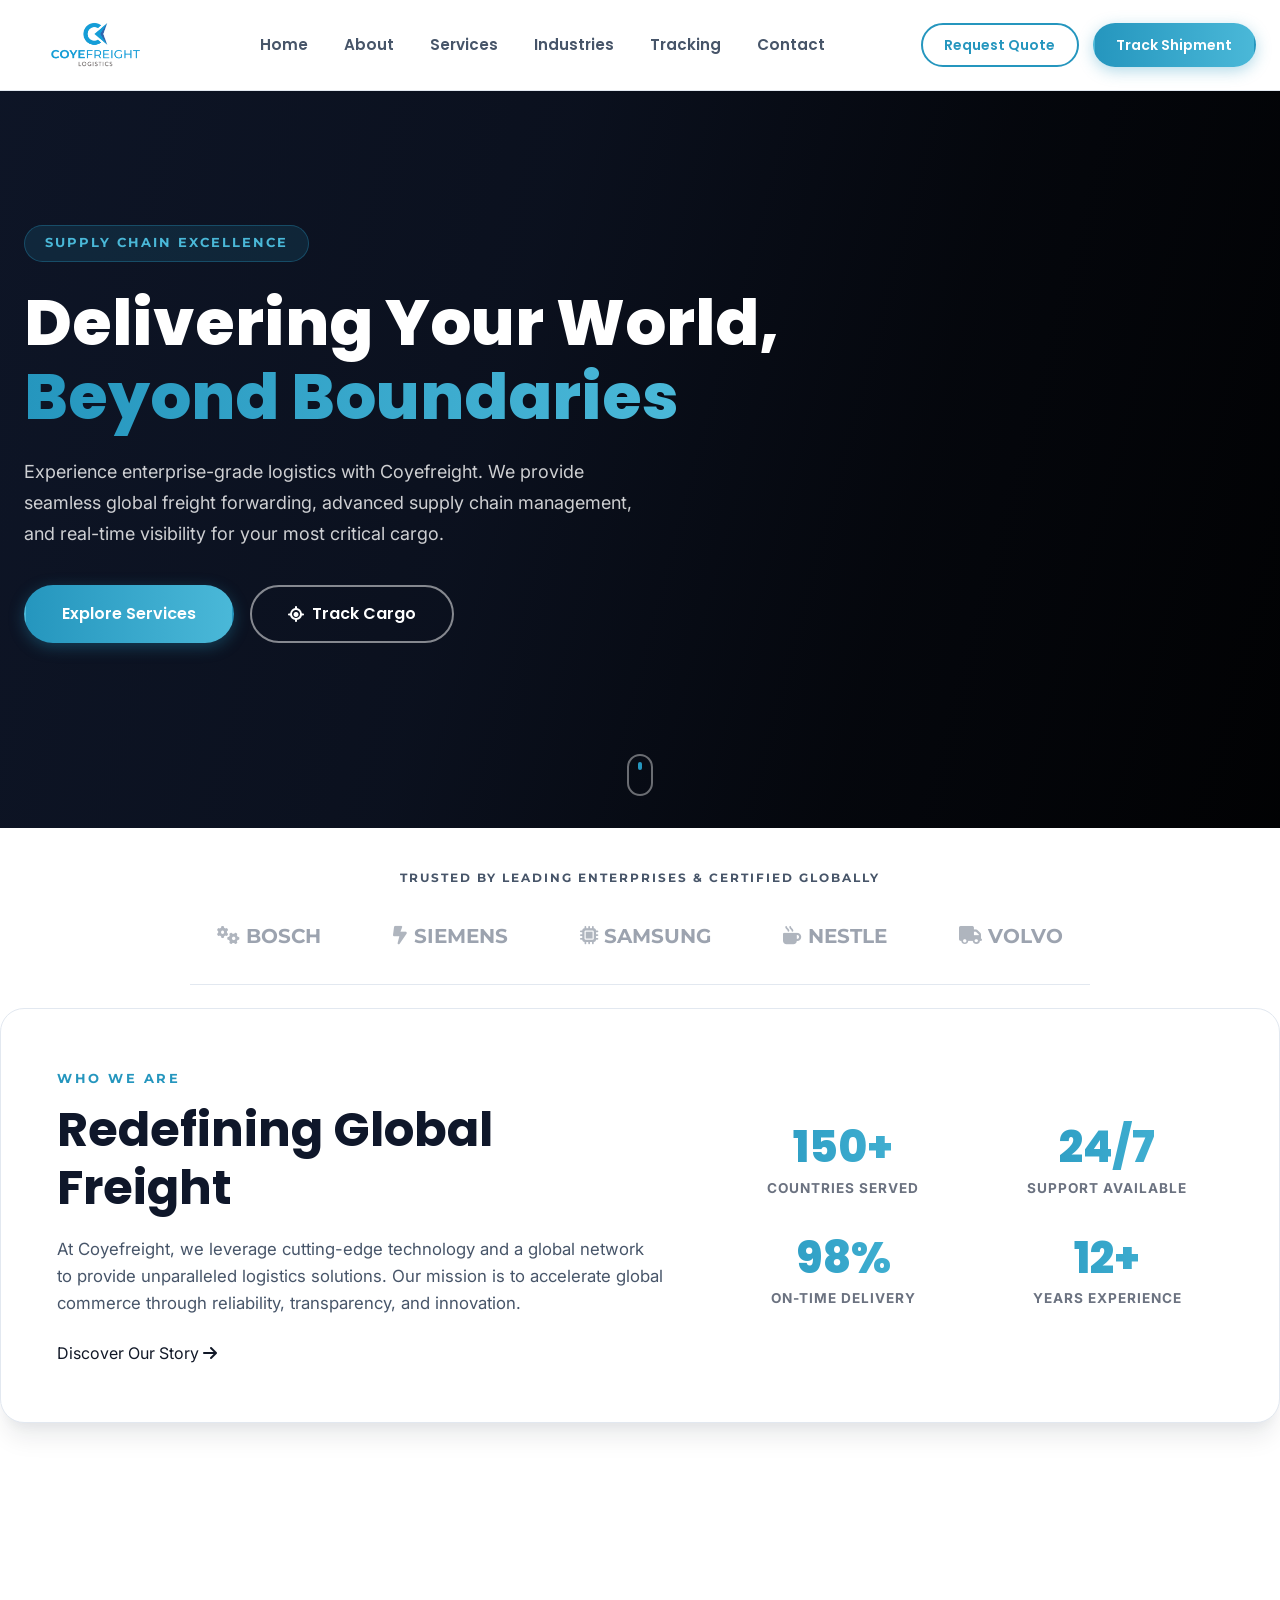
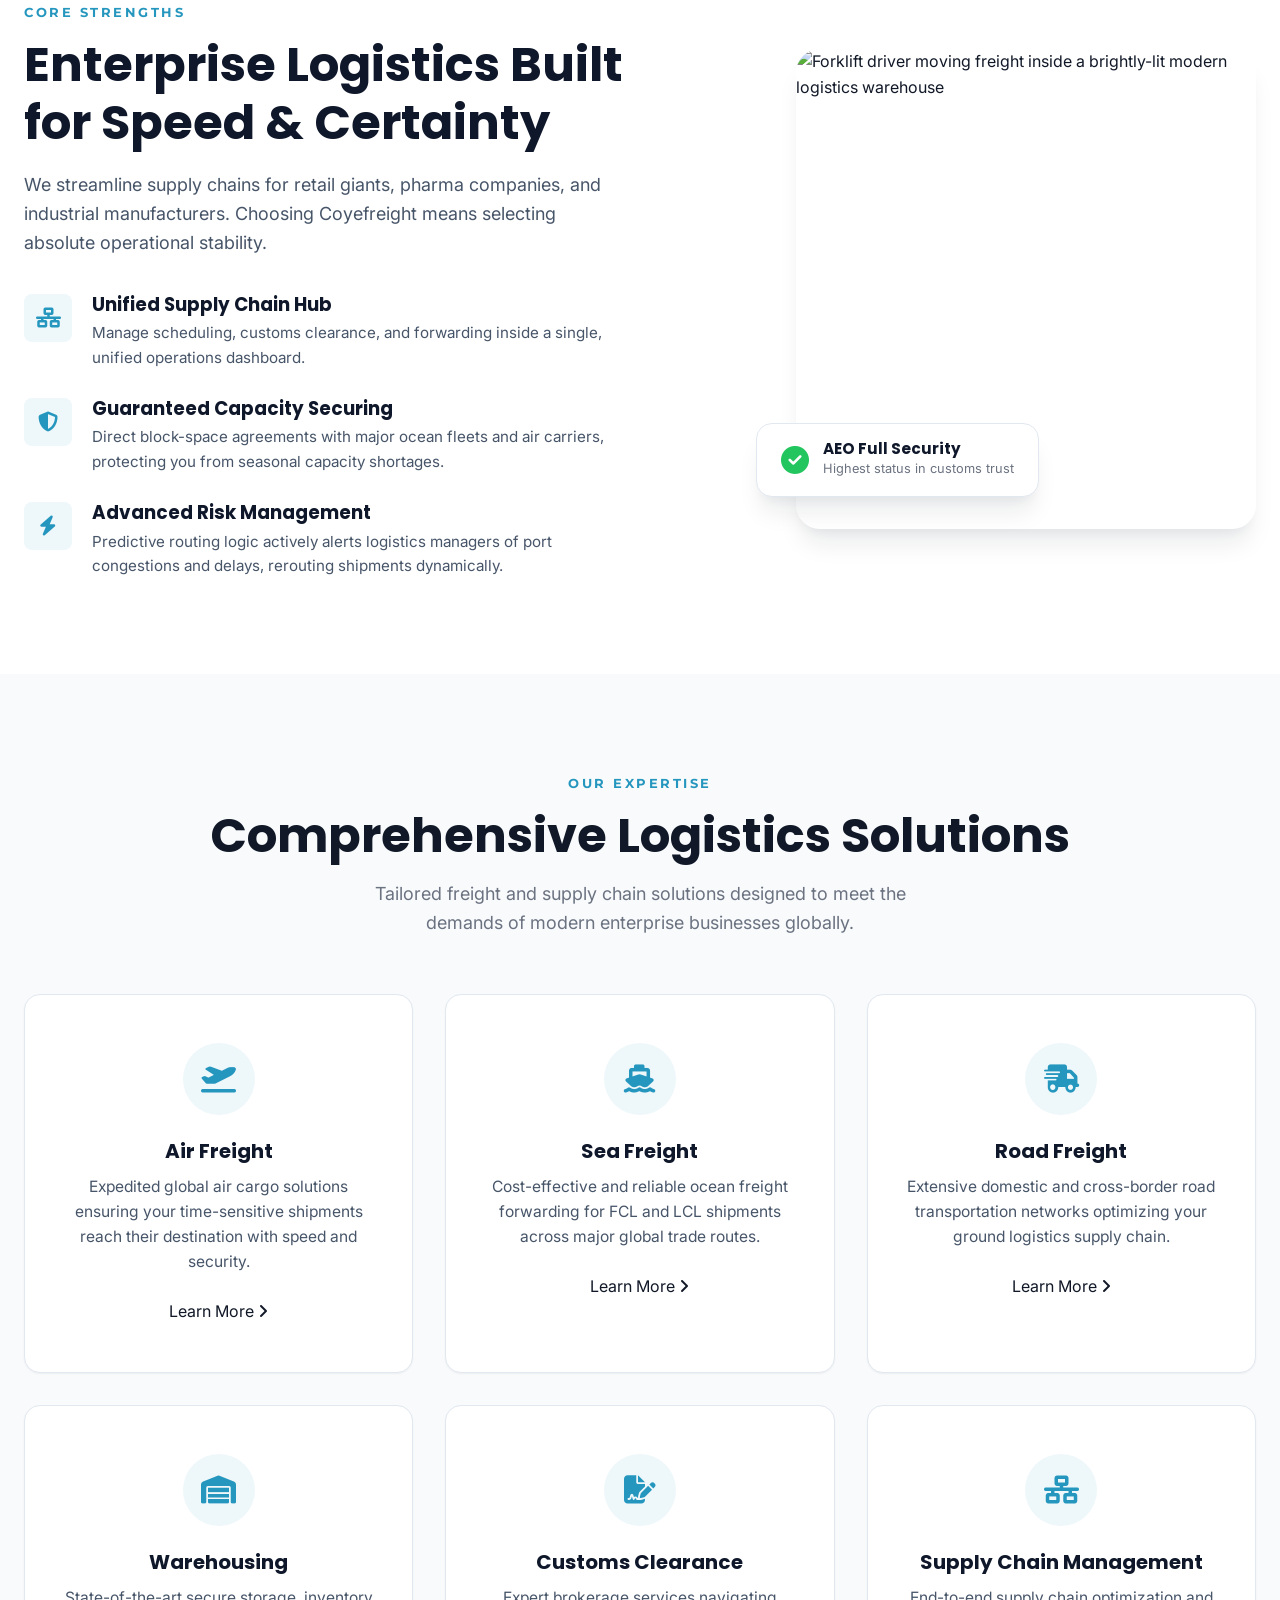
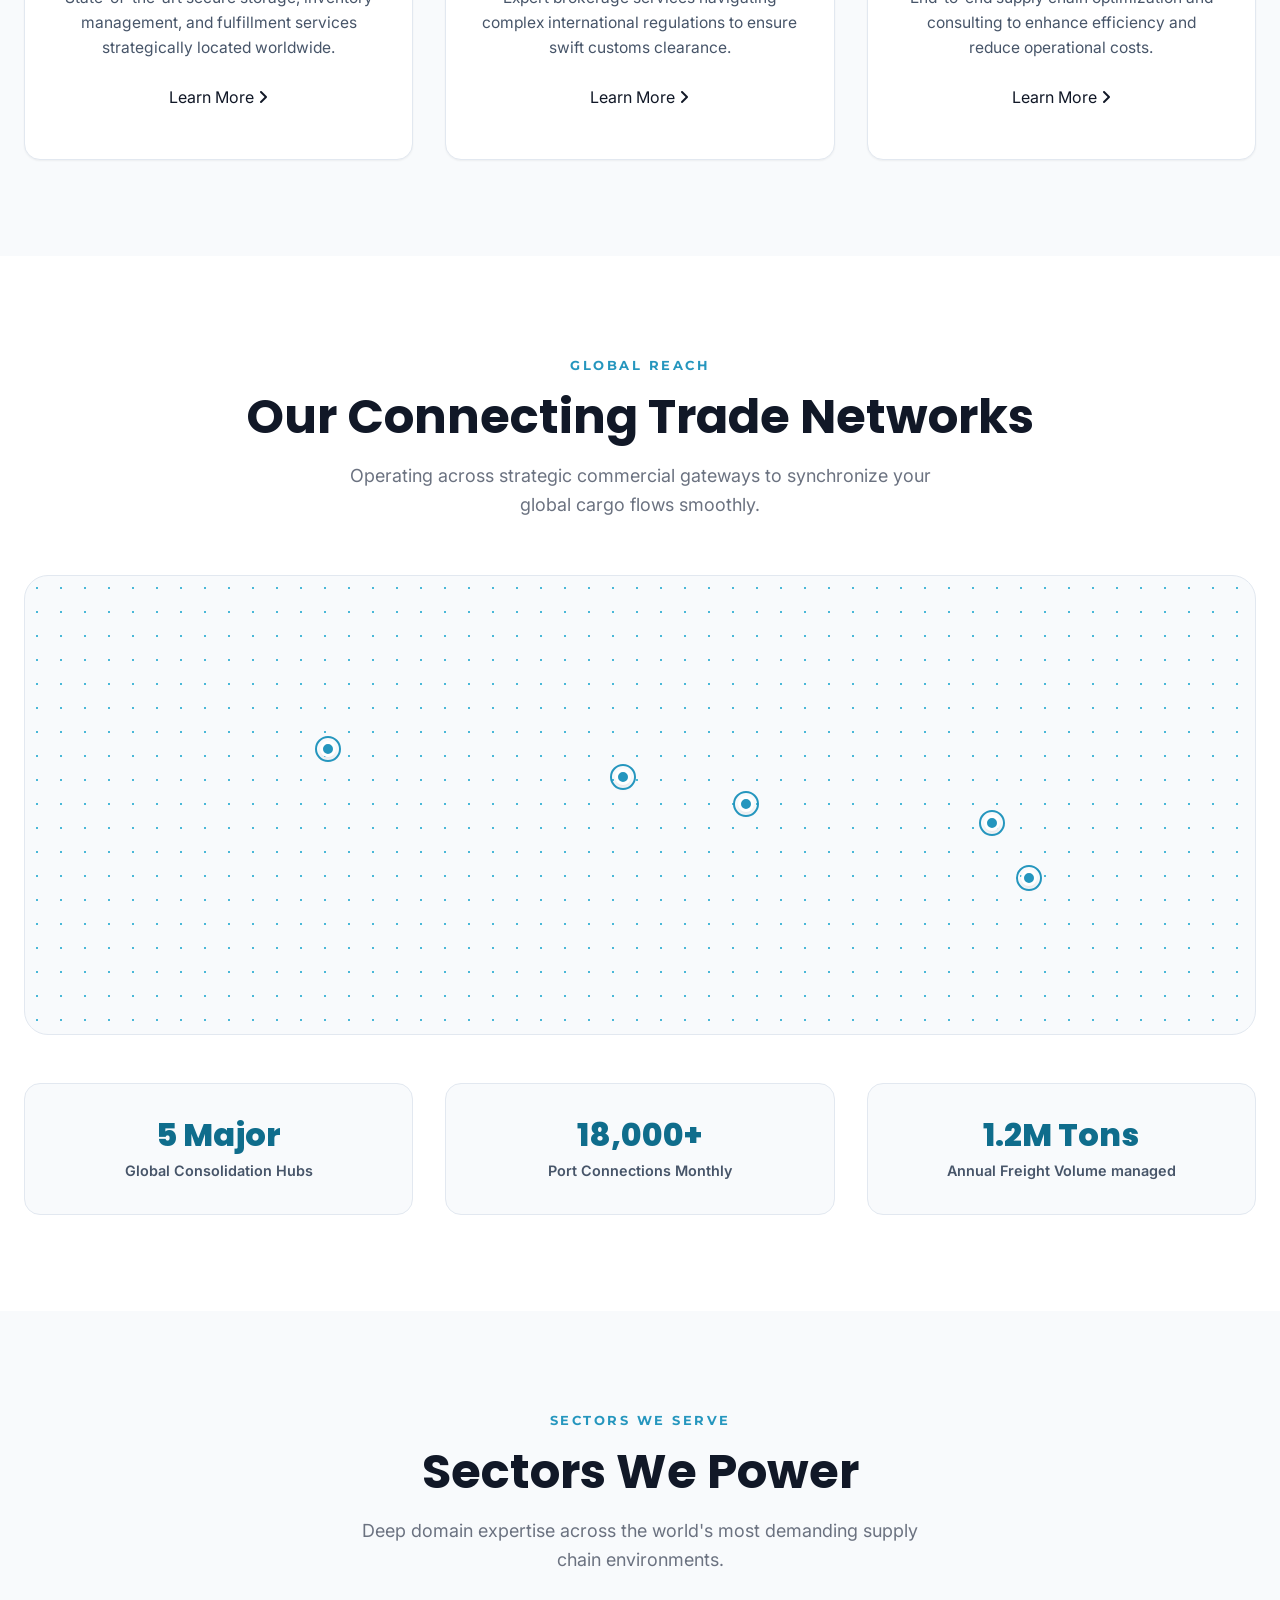
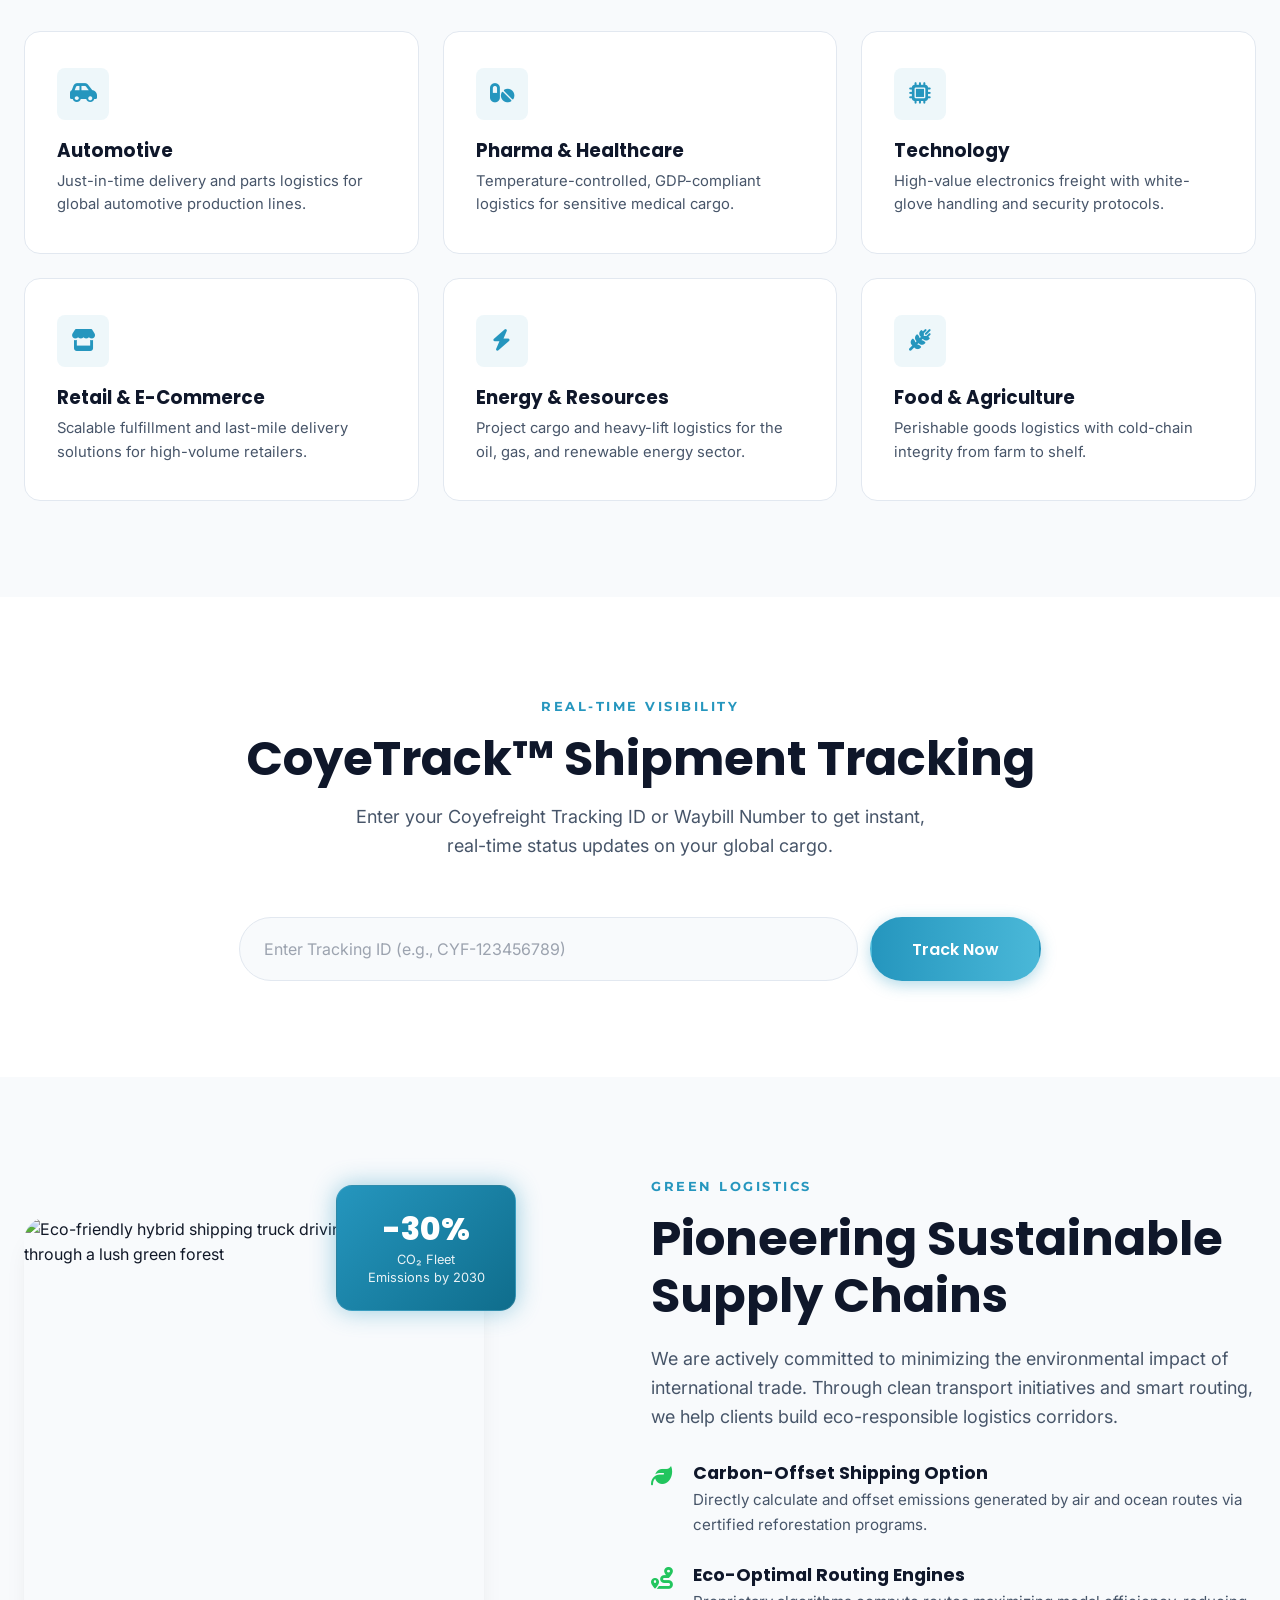
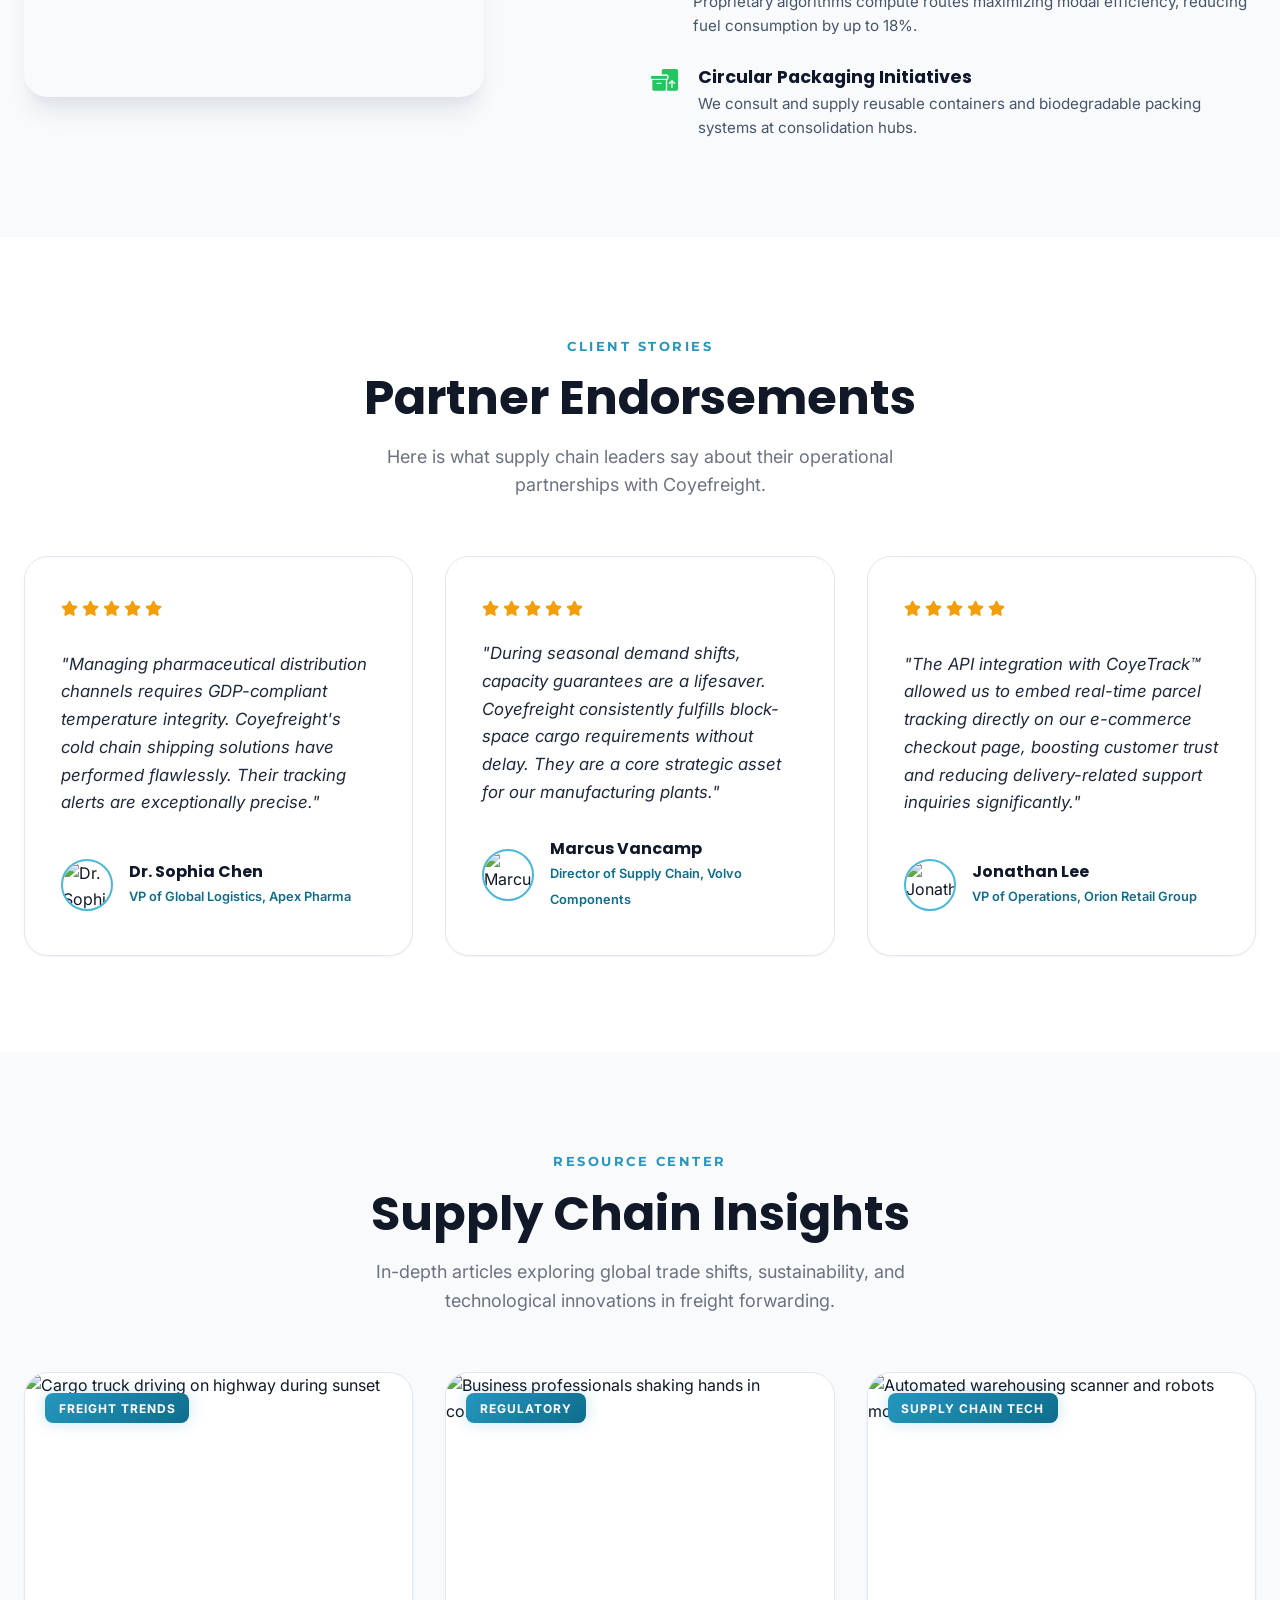
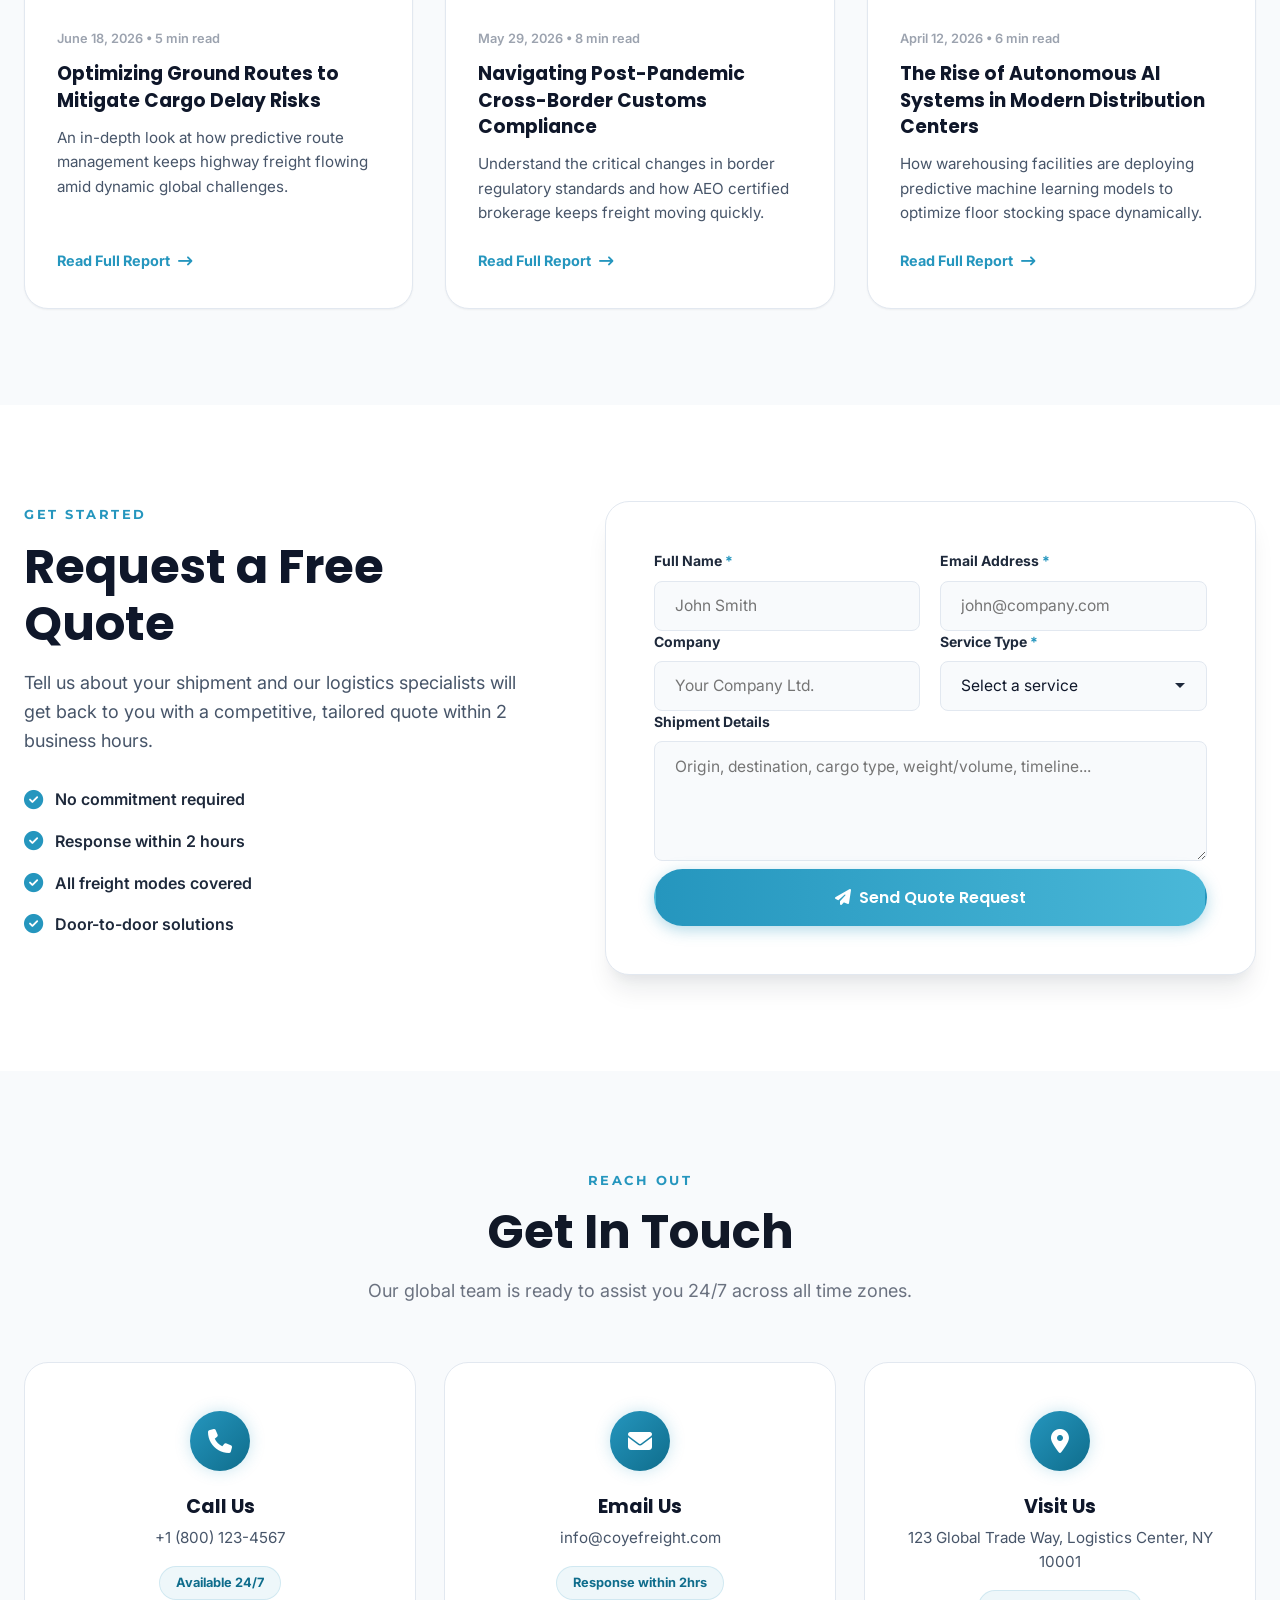
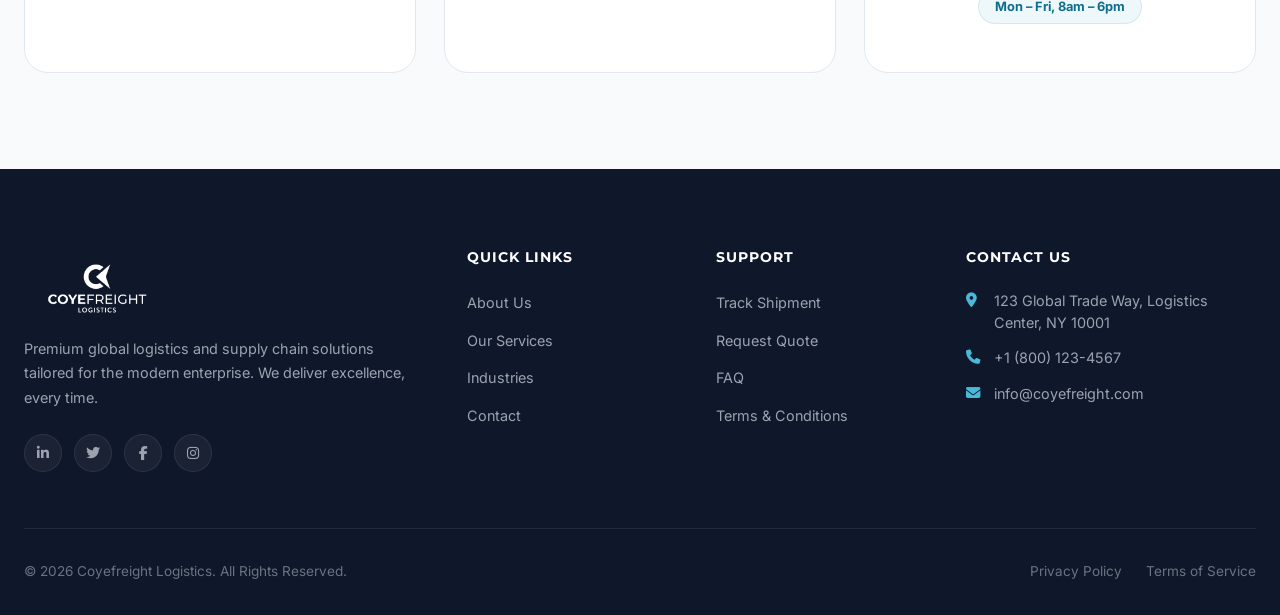
==== index.html @ 5f4f43d6 "Add files via upload coyefreight logistics" ====
<!DOCTYPE html>
<html lang="en">
<head>
    <meta charset="UTF-8">
    <meta name="viewport" content="width=device-width, initial-scale=1.0">
    <meta name="description" content="Coyefreight Logistics — World-class global freight forwarding, supply chain excellence, and premium logistics solutions. Reliable Air, Sea, and Road freight services worldwide.">
    <meta name="keywords" content="logistics, freight forwarding, supply chain, air freight, sea freight, road freight, customs clearance, warehousing, Coyefreight">
    <meta name="author" content="Coyefreight Logistics">
    <meta name="robots" content="index, follow">

    <!-- Open Graph / Social -->
    <meta property="og:type" content="website">
    <meta property="og:url" content="https://www.coyefreight.com/">
    <meta property="og:title" content="Coyefreight Logistics | Premium Global Freight Forwarding">
    <meta property="og:description" content="Enterprise-grade logistics with real-time visibility. Air, Sea, Road freight and full supply chain management.">
    <meta property="og:image" content="https://images.unsplash.com/photo-1578575437130-527eed3abbec?q=80&w=1200&auto=format&fit=crop">

    <title>Coyefreight Logistics | Premium Global Freight Forwarding</title>

    <!-- Google Fonts -->
    <link rel="preconnect" href="https://fonts.googleapis.com">
    <link rel="preconnect" href="https://fonts.gstatic.com" crossorigin>
    <link href="https://fonts.googleapis.com/css2?family=Inter:wght@400;500;600;700&family=Montserrat:wght@600;700&family=Poppins:wght@500;600;700;800&display=swap" rel="stylesheet">

    <!-- Font Awesome -->
    <link rel="stylesheet" href="https://cdnjs.cloudflare.com/ajax/libs/font-awesome/6.4.0/css/all.min.css">

    <!-- CSS Files -->
    <link rel="stylesheet" href="css/variables.css">
    <link rel="stylesheet" href="css/base.css">
    <link rel="stylesheet" href="css/components.css">
    <link rel="stylesheet" href="css/animations.css">
    <link rel="stylesheet" href="css/style.css">
</head>
<body>

    <!-- Animated Preloader -->
    <div id="preloader" role="status" aria-label="Loading Coyefreight">
        <div class="loader-logo">
            COYE<span>FREIGHT</span>
        </div>
        <div class="truck-loader" aria-hidden="true"></div>
    </div>

    <!-- Skip to Main Content (Accessibility) -->
    <a href="#home" class="skip-link visually-hidden">Skip to main content</a>

    <!-- Header & Navigation -->
    <header class="header" id="site-header">
        <div class="container nav-container">
            <a href="index.html" class="logo" aria-label="Coyefreight Logistics — Home">
                <img src="assets/images/coye-main%20logo.png" alt="Coyefreight Logistics Logo" class="logo-img">
            </a>

            <nav class="nav-menu" id="nav-menu" aria-label="Main navigation">
                <a href="index.html"      class="nav-link active" aria-current="page">Home</a>
                <a href="about.html"      class="nav-link">About</a>
                <a href="services.html"   class="nav-link">Services</a>
                <a href="industries.html" class="nav-link">Industries</a>
                <a href="tracking.html"   class="nav-link">Tracking</a>
                <a href="contact.html"    class="nav-link">Contact</a>
            </nav>

            <div class="nav-actions" id="nav-actions">
                <a href="contact.html#quote" class="btn btn-outline-dark" id="nav-quote-btn">Request Quote</a>
                <a href="tracking.html"      class="btn btn-primary" id="nav-track-btn">Track Shipment</a>
            </div>

            <button class="mobile-menu-btn" id="mobile-menu-btn" aria-label="Toggle navigation menu" aria-expanded="false" aria-controls="mobile-menu">
                <i class="fa-solid fa-bars" aria-hidden="true"></i>
            </button>
        </div>

        <!-- Mobile Drawer Menu -->
        <div class="mobile-menu" id="mobile-menu" aria-hidden="true">
            <nav aria-label="Mobile navigation">
                <a href="index.html"      class="mobile-nav-link">Home</a>
                <a href="about.html"      class="mobile-nav-link">About</a>
                <a href="services.html"   class="mobile-nav-link">Services</a>
                <a href="industries.html" class="mobile-nav-link">Industries</a>
                <a href="tracking.html"   class="mobile-nav-link">Tracking</a>
                <a href="contact.html"    class="mobile-nav-link">Contact</a>
            </nav>
            <div class="mobile-nav-actions">
                <a href="contact.html#quote" class="btn btn-outline-dark" id="mobile-quote-btn">Request Quote</a>
                <a href="tracking.html"      class="btn btn-primary" id="mobile-track-btn">Track Shipment</a>
            </div>
        </div>
    </header>

    <main id="main-content">

        <!-- ============================================================ -->
        <!-- Hero Section                                                  -->
        <!-- ============================================================ -->
        <section id="home" class="hero" aria-label="Hero banner">
            <img src="https://images.unsplash.com/photo-1494412574643-ff11b0a5eb19?q=80&w=2070&auto=format&fit=crop" alt="Aerial view of a massive container ship at port with colorful shipping containers" class="hero-bg" loading="eager" fetchpriority="high">
            <div class="hero-overlay" aria-hidden="true"></div>
            <div class="container">
                <div class="hero-content animate-on-scroll fade-in-left">
                    <span class="hero-subtitle">Supply Chain Excellence</span>
                    <h1 class="hero-title">Delivering Your World, <br><span class="gradient-text">Beyond Boundaries</span></h1>
                    <p class="hero-text">Experience enterprise-grade logistics with Coyefreight. We provide seamless global freight forwarding, advanced supply chain management, and real-time visibility for your most critical cargo.</p>
                    <div class="hero-buttons">
                        <a href="#services" class="btn btn-primary" id="hero-services-btn">Explore Services</a>
                        <a href="#tracking" class="btn btn-outline" id="hero-track-btn"><i class="fa-solid fa-location-crosshairs" aria-hidden="true"></i> Track Cargo</a>
                    </div>
                </div>
            </div>
            <!-- Scroll indicator -->
            <div class="hero-scroll-indicator" aria-hidden="true">
                <div class="scroll-dot"></div>
            </div>
        </section>

        <!-- ============================================================ -->
        <!-- Trust Logobar Section (NEW)                                  -->
        <!-- ============================================================ -->
        <section class="logobar-section" aria-label="Our Trusted Partners">
            <div class="container">
                <div class="logobar-wrapper">
                    <p class="logobar-title">Trusted by Leading Enterprises &amp; Certified Globally</p>
                    <div class="logos-grid">
                        <div class="logo-item" title="Bosch Global"><i class="fa-solid fa-gears" aria-hidden="true"></i> BOSCH</div>
                        <div class="logo-item" title="Siemens"><i class="fa-solid fa-bolt-lightning" aria-hidden="true"></i> SIEMENS</div>
                        <div class="logo-item" title="Samsung Cargo"><i class="fa-solid fa-microchip" aria-hidden="true"></i> SAMSUNG</div>
                        <div class="logo-item" title="Nestle Logistics"><i class="fa-solid fa-mug-hot" aria-hidden="true"></i> NESTLE</div>
                        <div class="logo-item" title="Volvo Group"><i class="fa-solid fa-truck" aria-hidden="true"></i> VOLVO</div>
                    </div>
                    <div class="certifications-strip">
                        <span class="cert-item"><i class="fa-solid fa-circle-check"></i> ISO 9001:2015</span>
                        <span class="cert-item"><i class="fa-solid fa-circle-check"></i> GDP Compliant (Pharma)</span>
                        <span class="cert-item"><i class="fa-solid fa-circle-check"></i> AEO Certified Broker</span>
                    </div>
                </div>
            </div>
        </section>

        <!-- ============================================================ -->
        <!-- About Section                                                 -->
        <!-- ============================================================ -->
        <section id="about" class="about-section" aria-labelledby="about-heading">
            <div class="container about-overlap-card animate-on-scroll">
                <div class="about-text">
                    <span class="section-subtitle">Who We Are</span>
                    <h2 id="about-heading">Redefining Global Freight</h2>
                    <p>At Coyefreight, we leverage cutting-edge technology and a global network to provide unparalleled logistics solutions. Our mission is to accelerate global commerce through reliability, transparency, and innovation.</p>
                    <a href="about.html" class="service-link" id="about-contact-link">Discover Our Story <i class="fa-solid fa-arrow-right" aria-hidden="true"></i></a>
                </div>
                <div class="about-stats">
                    <div class="stat-item text-center">
                        <h2 class="gradient-text animated-glow" data-count="150" aria-label="150 plus countries served">150+</h2>
                        <p>Countries Served</p>
                    </div>
                    <div class="stat-item text-center">
                        <h2 class="gradient-text animated-glow" aria-label="24 hours 7 days support">24/7</h2>
                        <p>Support Available</p>
                    </div>
                    <div class="stat-item text-center">
                        <h2 class="gradient-text animated-glow" data-count="98" aria-label="98 percent on-time delivery">98%</h2>
                        <p>On-Time Delivery</p>
                    </div>
                    <div class="stat-item text-center">
                        <h2 class="gradient-text animated-glow" data-count="12" aria-label="12 plus years experience">12+</h2>
                        <p>Years Experience</p>
                    </div>
                </div>
            </div>
        </section>

        <!-- ============================================================ -->
        <!-- Why Choose Us Section (NEW)                                  -->
        <!-- ============================================================ -->
        <section class="why-section" aria-labelledby="why-heading">
            <div class="container">
                <div class="why-grid">
                    <div class="why-content animate-on-scroll fade-in-left">
                        <span class="section-subtitle">Core Strengths</span>
                        <h2 id="why-heading">Enterprise Logistics Built for Speed &amp; Certainty</h2>
                        <p>We streamline supply chains for retail giants, pharma companies, and industrial manufacturers. Choosing Coyefreight means selecting absolute operational stability.</p>
                        
                        <div class="why-points">
                            <div class="why-point">
                                <div class="why-point-icon"><i class="fa-solid fa-network-wired" aria-hidden="true"></i></div>
                                <div class="why-point-text">
                                    <h3>Unified Supply Chain Hub</h3>
                                    <p>Manage scheduling, customs clearance, and forwarding inside a single, unified operations dashboard.</p>
                                </div>
                            </div>
                            <div class="why-point">
                                <div class="why-point-icon"><i class="fa-solid fa-shield-halved" aria-hidden="true"></i></div>
                                <div class="why-point-text">
                                    <h3>Guaranteed Capacity Securing</h3>
                                    <p>Direct block-space agreements with major ocean fleets and air carriers, protecting you from seasonal capacity shortages.</p>
                                </div>
                            </div>
                            <div class="why-point">
                                <div class="why-point-icon"><i class="fa-solid fa-bolt" aria-hidden="true"></i></div>
                                <div class="why-point-text">
                                    <h3>Advanced Risk Management</h3>
                                    <p>Predictive routing logic actively alerts logistics managers of port congestions and delays, rerouting shipments dynamically.</p>
                                </div>
                            </div>
                        </div>
                    </div>
                    <div class="why-visual animate-on-scroll fade-in-right">
                        <div class="why-image-wrapper">
                            <img src="https://images.unsplash.com/photo-1578575437130-527eed3abbec?q=80&w=1000&auto=format&fit=crop" alt="Forklift driver moving freight inside a brightly-lit modern logistics warehouse" class="why-img">
                            <div class="why-floating-card">
                                <i class="fa-solid fa-circle-check text-primary"></i>
                                <div>
                                    <h4>AEO Full Security</h4>
                                    <p>Highest status in customs trust</p>
                                </div>
                            </div>
                        </div>
                    </div>
                </div>
            </div>
        </section>

        <!-- ============================================================ -->
        <!-- Services Section                                              -->
        <!-- ============================================================ -->
        <section id="services" class="services-section" aria-labelledby="services-heading">
            <div class="container">
                <div class="section-header animate-on-scroll">
                    <span class="section-subtitle">Our Expertise</span>
                    <h2 id="services-heading">Comprehensive Logistics Solutions</h2>
                    <p>Tailored freight and supply chain solutions designed to meet the demands of modern enterprise businesses globally.</p>
                </div>

                <div class="services-grid">
                    <article class="card-light service-card animate-on-scroll" aria-labelledby="svc-air-title">
                        <div class="service-icon" aria-hidden="true"><i class="fa-solid fa-plane-departure"></i></div>
                        <h3 class="service-title" id="svc-air-title">Air Freight</h3>
                        <p>Expedited global air cargo solutions ensuring your time-sensitive shipments reach their destination with speed and security.</p>
                        <a href="services.html#air" class="service-link" id="svc-air-link">Learn More <i class="fa-solid fa-angle-right" aria-hidden="true"></i></a>
                    </article>

                    <article class="card-light service-card animate-on-scroll" style="transition-delay:0.1s" aria-labelledby="svc-sea-title">
                        <div class="service-icon" aria-hidden="true"><i class="fa-solid fa-ship"></i></div>
                        <h3 class="service-title" id="svc-sea-title">Sea Freight</h3>
                        <p>Cost-effective and reliable ocean freight forwarding for FCL and LCL shipments across major global trade routes.</p>
                        <a href="services.html#ocean" class="service-link" id="svc-sea-link">Learn More <i class="fa-solid fa-angle-right" aria-hidden="true"></i></a>
                    </article>

                    <article class="card-light service-card animate-on-scroll" style="transition-delay:0.2s" aria-labelledby="svc-road-title">
                        <div class="service-icon" aria-hidden="true"><i class="fa-solid fa-truck-fast"></i></div>
                        <h3 class="service-title" id="svc-road-title">Road Freight</h3>
                        <p>Extensive domestic and cross-border road transportation networks optimizing your ground logistics supply chain.</p>
                        <a href="services.html#road" class="service-link" id="svc-road-link">Learn More <i class="fa-solid fa-angle-right" aria-hidden="true"></i></a>
                    </article>

                    <article class="card-light service-card animate-on-scroll" style="transition-delay:0.3s" aria-labelledby="svc-wh-title">
                        <div class="service-icon" aria-hidden="true"><i class="fa-solid fa-warehouse"></i></div>
                        <h3 class="service-title" id="svc-wh-title">Warehousing</h3>
                        <p>State-of-the-art secure storage, inventory management, and fulfillment services strategically located worldwide.</p>
                        <a href="services.html#warehousing" class="service-link" id="svc-wh-link">Learn More <i class="fa-solid fa-angle-right" aria-hidden="true"></i></a>
                    </article>

                    <article class="card-light service-card animate-on-scroll" style="transition-delay:0.4s" aria-labelledby="svc-cc-title">
                        <div class="service-icon" aria-hidden="true"><i class="fa-solid fa-file-signature"></i></div>
                        <h3 class="service-title" id="svc-cc-title">Customs Clearance</h3>
                        <p>Expert brokerage services navigating complex international regulations to ensure swift customs clearance.</p>
                        <a href="services.html#customs" class="service-link" id="svc-cc-link">Learn More <i class="fa-solid fa-angle-right" aria-hidden="true"></i></a>
                    </article>

                    <article class="card-light service-card animate-on-scroll" style="transition-delay:0.5s" aria-labelledby="svc-scm-title">
                        <div class="service-icon" aria-hidden="true"><i class="fa-solid fa-network-wired"></i></div>
                        <h3 class="service-title" id="svc-scm-title">Supply Chain Management</h3>
                        <p>End-to-end supply chain optimization and consulting to enhance efficiency and reduce operational costs.</p>
                        <a href="services.html#supply-chain" class="service-link" id="svc-scm-link">Learn More <i class="fa-solid fa-angle-right" aria-hidden="true"></i></a>
                    </article>
                </div>
            </div>
        </section>

        <!-- ============================================================ -->
        <!-- Global Hubs Network Map Section (NEW)                         -->
        <!-- ============================================================ -->
        <section class="network-section" aria-labelledby="network-heading">
            <div class="container">
                <div class="section-header animate-on-scroll">
                    <span class="section-subtitle">Global Reach</span>
                    <h2 id="network-heading">Our Connecting Trade Networks</h2>
                    <p>Operating across strategic commercial gateways to synchronize your global cargo flows smoothly.</p>
                </div>

                <div class="network-map-container animate-on-scroll">
                    <!-- Stylized SVG Map Overlay background -->
                    <div class="map-connections-wrapper">
                        <!-- Hub Pulse Dots -->
                        <div class="hub-dot" style="top: 36%; left: 24%;" data-hub="New York">
                            <span class="hub-pulse"></span>
                            <div class="hub-tooltip"><strong>New York Hub</strong><br>East Coast Gateway</div>
                        </div>
                        <div class="hub-dot" style="top: 42%; left: 48%;" data-hub="Rotterdam">
                            <span class="hub-pulse"></span>
                            <div class="hub-tooltip"><strong>Rotterdam Hub</strong><br>Europe Main Port</div>
                        </div>
                        <div class="hub-dot" style="top: 48%; left: 58%;" data-hub="Dubai">
                            <span class="hub-pulse"></span>
                            <div class="hub-tooltip"><strong>Dubai Hub</strong><br>Middle East Gateway</div>
                        </div>
                        <div class="hub-dot" style="top: 52%; left: 78%;" data-hub="Shanghai">
                            <span class="hub-pulse"></span>
                            <div class="hub-tooltip"><strong>Shanghai Hub</strong><br>Asia-Pacific Gateway</div>
                        </div>
                        <div class="hub-dot" style="top: 64%; left: 81%;" data-hub="Singapore">
                            <span class="hub-pulse"></span>
                            <div class="hub-tooltip"><strong>Singapore Hub</strong><br>Southeast Asia Hub</div>
                        </div>
                    </div>
                </div>

                <div class="network-stats-grid">
                    <div class="network-stat-card">
                        <h3>5 Major</h3>
                        <p>Global Consolidation Hubs</p>
                    </div>
                    <div class="network-stat-card">
                        <h3>18,000+</h3>
                        <p>Port Connections Monthly</p>
                    </div>
                    <div class="network-stat-card">
                        <h3>1.2M Tons</h3>
                        <p>Annual Freight Volume managed</p>
                    </div>
                </div>
            </div>
        </section>

        <!-- ============================================================ -->
        <!-- Industries Section                                           -->
        <!-- ============================================================ -->
        <section id="industries" class="industries-section" aria-labelledby="industries-heading">
            <div class="container">
                <div class="section-header animate-on-scroll">
                    <span class="section-subtitle">Sectors We Serve</span>
                    <h2 id="industries-heading">Sectors We Power</h2>
                    <p>Deep domain expertise across the world's most demanding supply chain environments.</p>
                </div>
                <div class="industries-grid">
                    <div class="industry-card animate-on-scroll" id="ind-automotive">
                        <div class="industry-icon" aria-hidden="true"><i class="fa-solid fa-car-side"></i></div>
                        <h3>Automotive</h3>
                        <p>Just-in-time delivery and parts logistics for global automotive production lines.</p>
                    </div>
                    <div class="industry-card animate-on-scroll" style="transition-delay:0.1s" id="ind-pharma">
                        <div class="industry-icon" aria-hidden="true"><i class="fa-solid fa-pills"></i></div>
                        <h3>Pharma &amp; Healthcare</h3>
                        <p>Temperature-controlled, GDP-compliant logistics for sensitive medical cargo.</p>
                    </div>
                    <div class="industry-card animate-on-scroll" style="transition-delay:0.2s" id="ind-tech">
                        <div class="industry-icon" aria-hidden="true"><i class="fa-solid fa-microchip"></i></div>
                        <h3>Technology</h3>
                        <p>High-value electronics freight with white-glove handling and security protocols.</p>
                    </div>
                    <div class="industry-card animate-on-scroll" style="transition-delay:0.3s" id="ind-retail">
                        <div class="industry-icon" aria-hidden="true"><i class="fa-solid fa-store"></i></div>
                        <h3>Retail &amp; E-Commerce</h3>
                        <p>Scalable fulfillment and last-mile delivery solutions for high-volume retailers.</p>
                    </div>
                    <div class="industry-card animate-on-scroll" style="transition-delay:0.4s" id="ind-energy">
                        <div class="industry-icon" aria-hidden="true"><i class="fa-solid fa-bolt"></i></div>
                        <h3>Energy &amp; Resources</h3>
                        <p>Project cargo and heavy-lift logistics for the oil, gas, and renewable energy sector.</p>
                    </div>
                    <div class="industry-card animate-on-scroll" style="transition-delay:0.5s" id="ind-food">
                        <div class="industry-icon" aria-hidden="true"><i class="fa-solid fa-wheat-awn"></i></div>
                        <h3>Food &amp; Agriculture</h3>
                        <p>Perishable goods logistics with cold-chain integrity from farm to shelf.</p>
                    </div>
                </div>
            </div>
        </section>

        <!-- ============================================================ -->
        <!-- Shipment Tracking Section                                     -->
        <!-- ============================================================ -->
        <section id="tracking" class="tracking-section" aria-labelledby="tracking-heading">
            <div class="container tracking-container animate-on-scroll fade-in-left">
                <div class="section-header animate-on-scroll">
                    <span class="section-subtitle">Real-Time Visibility</span>
                    <h2 id="tracking-heading" style="color:var(--color-navy)">CoyeTrack™ Shipment Tracking</h2>
                    <p style="color:var(--color-navy-muted)">Enter your Coyefreight Tracking ID or Waybill Number to get instant, real-time status updates on your global cargo.</p>
                </div>

                <form id="tracking-form" class="tracking-form" novalidate>
                    <label for="tracking-number" class="visually-hidden">Tracking Number</label>
                    <input type="text" id="tracking-number" name="tracking-number" class="form-control" placeholder="Enter Tracking ID (e.g., CYF-123456789)" required autocomplete="off" spellcheck="false">
                    <button type="submit" class="btn btn-primary" id="track-submit-btn">Track Now</button>
                </form>

                <!-- Live tracking error message -->
                <div id="tracking-error" class="tracking-error" role="alert" aria-live="polite" style="display:none;"></div>

                <!-- Mock Tracking Result -->
                <div id="tracking-result" class="tracking-result glass-card" role="region" aria-label="Shipment tracking result" aria-live="polite">
                    <div class="tracking-result-header">
                        <div>
                            <h3 id="result-shipment-id" style="margin:0; color:var(--color-primary);">Shipment: CYF-123456789</h3>
                            <p style="margin:0; font-size:0.9rem; color:var(--color-navy-muted)">Status: <span style="color:var(--color-success); font-weight:700;">In Transit</span></p>
                        </div>
                        <div class="text-right">
                            <p style="margin:0; font-size:0.875rem; color:var(--color-navy-muted);">Est. Delivery</p>
                            <h4 id="result-eta" style="margin:0; color:var(--color-navy);">— —</h4>
                        </div>
                    </div>

                    <div class="timeline" role="list">
                        <!-- timeline milestones populated by tracking.js -->
                    </div>
                </div>
            </div>
        </section>

        <!-- ============================================================ -->
        <!-- Sustainability Focus Section (NEW)                           -->
        <!-- ============================================================ -->
        <section class="sustainability-section" aria-labelledby="sus-heading">
            <div class="container">
                <div class="sus-grid">
                    <div class="sus-visual animate-on-scroll fade-in-left">
                        <div class="sus-image-wrapper">
                            <img src="https://images.unsplash.com/photo-1473448912268-2022ce9509d8?q=80&w=1000&auto=format&fit=crop" alt="Eco-friendly hybrid shipping truck driving along a road through a lush green forest" class="sus-img">
                            <div class="sus-stat-badge">
                                <h3>-30%</h3>
                                <p>CO₂ Fleet Emissions by 2030</p>
                            </div>
                        </div>
                    </div>
                    <div class="sus-content animate-on-scroll fade-in-right">
                        <span class="section-subtitle">Green Logistics</span>
                        <h2 id="sus-heading">Pioneering Sustainable Supply Chains</h2>
                        <p>We are actively committed to minimizing the environmental impact of international trade. Through clean transport initiatives and smart routing, we help clients build eco-responsible logistics corridors.</p>
                        
                        <ul class="sus-list">
                            <li>
                                <i class="fa-solid fa-leaf" aria-hidden="true"></i>
                                <div>
                                    <h4>Carbon-Offset Shipping Option</h4>
                                    <p>Directly calculate and offset emissions generated by air and ocean routes via certified reforestation programs.</p>
                                </div>
                            </li>
                            <li>
                                <i class="fa-solid fa-route" aria-hidden="true"></i>
                                <div>
                                    <h4>Eco-Optimal Routing Engines</h4>
                                    <p>Proprietary algorithms compute routes maximizing modal efficiency, reducing fuel consumption by up to 18%.</p>
                                </div>
                            </li>
                            <li>
                                <i class="fa-solid fa-boxes-packing" aria-hidden="true"></i>
                                <div>
                                    <h4>Circular Packaging Initiatives</h4>
                                    <p>We consult and supply reusable containers and biodegradable packing systems at consolidation hubs.</p>
                                </div>
                            </li>
                        </ul>
                    </div>
                </div>
            </div>
        </section>

        <!-- ============================================================ -->
        <!-- Testimonials Section (NEW)                                    -->
        <!-- ============================================================ -->
        <section class="testimonials-section" aria-labelledby="test-heading">
            <div class="container">
                <div class="section-header animate-on-scroll">
                    <span class="section-subtitle">Client Stories</span>
                    <h2 id="test-heading">Partner Endorsements</h2>
                    <p>Here is what supply chain leaders say about their operational partnerships with Coyefreight.</p>
                </div>

                <div class="testimonials-grid">
                    <div class="testimonial-card animate-on-scroll">
                        <div class="stars"><i class="fa-solid fa-star"></i><i class="fa-solid fa-star"></i><i class="fa-solid fa-star"></i><i class="fa-solid fa-star"></i><i class="fa-solid fa-star"></i></div>
                        <p class="quote">"Managing pharmaceutical distribution channels requires GDP-compliant temperature integrity. Coyefreight's cold chain shipping solutions have performed flawlessly. Their tracking alerts are exceptionally precise."</p>
                        <div class="client-info">
                            <img src="https://images.unsplash.com/photo-1580489944761-15a19d654956?q=80&w=120&auto=format&fit=crop&facepad=2&blur=0" alt="Dr. Sophia Chen" class="client-avatar">
                            <div>
                                <h4>Dr. Sophia Chen</h4>
                                <span class="client-role">VP of Global Logistics, Apex Pharma</span>
                            </div>
                        </div>
                    </div>

                    <div class="testimonial-card animate-on-scroll" style="transition-delay: 0.1s">
                        <div class="stars"><i class="fa-solid fa-star"></i><i class="fa-solid fa-star"></i><i class="fa-solid fa-star"></i><i class="fa-solid fa-star"></i><i class="fa-solid fa-star"></i></div>
                        <p class="quote">"During seasonal demand shifts, capacity guarantees are a lifesaver. Coyefreight consistently fulfills block-space cargo requirements without delay. They are a core strategic asset for our manufacturing plants."</p>
                        <div class="client-info">
                            <img src="https://images.unsplash.com/photo-1472099645785-5658abf4ff4e?q=80&w=120&auto=format&fit=crop&facepad=2&blur=0" alt="Marcus Vancamp" class="client-avatar">
                            <div>
                                <h4>Marcus Vancamp</h4>
                                <span class="client-role">Director of Supply Chain, Volvo Components</span>
                            </div>
                        </div>
                    </div>

                    <div class="testimonial-card animate-on-scroll" style="transition-delay: 0.2s">
                        <div class="stars"><i class="fa-solid fa-star"></i><i class="fa-solid fa-star"></i><i class="fa-solid fa-star"></i><i class="fa-solid fa-star"></i><i class="fa-solid fa-star"></i></div>
                        <p class="quote">"The API integration with CoyeTrack™ allowed us to embed real-time parcel tracking directly on our e-commerce checkout page, boosting customer trust and reducing delivery-related support inquiries significantly."</p>
                        <div class="client-info">
                            <img src="https://images.unsplash.com/photo-1519085360753-af0119f7cbe7?q=80&w=120&auto=format&fit=crop&facepad=2&blur=0" alt="Jonathan Lee" class="client-avatar">
                            <div>
                                <h4>Jonathan Lee</h4>
                                <span class="client-role">VP of Operations, Orion Retail Group</span>
                            </div>
                        </div>
                    </div>
                </div>
            </div>
        </section>

        <!-- ============================================================ -->
        <!-- Insights & Logistics News Section (NEW)                       -->
        <!-- ============================================================ -->
        <section class="insights-section" aria-labelledby="ins-heading">
            <div class="container">
                <div class="section-header animate-on-scroll">
                    <span class="section-subtitle">Resource Center</span>
                    <h2 id="ins-heading">Supply Chain Insights</h2>
                    <p>In-depth articles exploring global trade shifts, sustainability, and technological innovations in freight forwarding.</p>
                </div>

                <div class="insights-grid">
                    <article class="insight-card animate-on-scroll">
                        <div class="insight-image-wrap">
                            <img src="https://images.unsplash.com/photo-1601584115197-04ecc0da31d7?q=80&w=600&auto=format&fit=crop" alt="Cargo truck driving on highway during sunset" class="insight-img">
                            <span class="insight-tag">Freight Trends</span>
                        </div>
                        <div class="insight-body">
                            <span class="insight-date">June 18, 2026 • 5 min read</span>
                            <h3>Optimizing Ground Routes to Mitigate Cargo Delay Risks</h3>
                            <p>An in-depth look at how predictive route management keeps highway freight flowing amid dynamic global challenges.</p>
                            <a href="about.html" class="insight-link">Read Full Report <i class="fa-solid fa-arrow-right-long"></i></a>
                        </div>
                    </article>

                    <article class="insight-card animate-on-scroll" style="transition-delay: 0.1s">
                        <div class="insight-image-wrap">
                            <img src="https://images.unsplash.com/photo-1521791136368-1a8be2799a8b?q=80&w=600&auto=format&fit=crop" alt="Business professionals shaking hands in conference room" class="insight-img">
                            <span class="insight-tag">Regulatory</span>
                        </div>
                        <div class="insight-body">
                            <span class="insight-date">May 29, 2026 • 8 min read</span>
                            <h3>Navigating Post-Pandemic Cross-Border Customs Compliance</h3>
                            <p>Understand the critical changes in border regulatory standards and how AEO certified brokerage keeps freight moving quickly.</p>
                            <a href="about.html" class="insight-link">Read Full Report <i class="fa-solid fa-arrow-right-long"></i></a>
                        </div>
                    </article>

                    <article class="insight-card animate-on-scroll" style="transition-delay: 0.2s">
                        <div class="insight-image-wrap">
                            <img src="https://images.unsplash.com/photo-1580674684081-7617fbf3d745?q=80&w=600&auto=format&fit=crop" alt="Automated warehousing scanner and robots moving inventory boxes" class="insight-img">
                            <span class="insight-tag">Supply Chain Tech</span>
                        </div>
                        <div class="insight-body">
                            <span class="insight-date">April 12, 2026 • 6 min read</span>
                            <h3>The Rise of Autonomous AI Systems in Modern Distribution Centers</h3>
                            <p>How warehousing facilities are deploying predictive machine learning models to optimize floor stocking space dynamically.</p>
                            <a href="about.html" class="insight-link">Read Full Report <i class="fa-solid fa-arrow-right-long"></i></a>
                        </div>
                    </article>
                </div>
            </div>
        </section>

        <!-- ============================================================ -->
        <!-- Quote Request Section                                        -->
        <!-- ============================================================ -->
        <section id="quote" class="quote-section" aria-labelledby="quote-heading">
            <div class="container">
                <div class="quote-grid">
                    <div class="quote-info animate-on-scroll fade-in-left">
                        <span class="section-subtitle">Get Started</span>
                        <h2 id="quote-heading">Request a Free Quote</h2>
                        <p>Tell us about your shipment and our logistics specialists will get back to you with a competitive, tailored quote within 2 business hours.</p>
                        <ul class="quote-features">
                            <li><i class="fa-solid fa-check-circle" aria-hidden="true"></i> No commitment required</li>
                            <li><i class="fa-solid fa-check-circle" aria-hidden="true"></i> Response within 2 hours</li>
                            <li><i class="fa-solid fa-check-circle" aria-hidden="true"></i> All freight modes covered</li>
                            <li><i class="fa-solid fa-check-circle" aria-hidden="true"></i> Door-to-door solutions</li>
                        </ul>
                    </div>
                    <div class="quote-form-wrap animate-on-scroll fade-in-right">
                        <form id="quote-form" class="quote-form" novalidate aria-label="Quote request form">
                            <div class="form-row">
                                <div class="form-group">
                                    <label for="q-name" class="form-label">Full Name <span aria-hidden="true">*</span></label>
                                    <input type="text" id="q-name" name="name" class="form-control" placeholder="John Smith" required autocomplete="name">
                                </div>
                                <div class="form-group">
                                    <label for="q-email" class="form-label">Email Address <span aria-hidden="true">*</span></label>
                                    <input type="email" id="q-email" name="email" class="form-control" placeholder="john@company.com" required autocomplete="email">
                                </div>
                            </div>
                            <div class="form-row">
                                <div class="form-group">
                                    <label for="q-company" class="form-label">Company</label>
                                    <input type="text" id="q-company" name="company" class="form-control" placeholder="Your Company Ltd." autocomplete="organization">
                                </div>
                                <div class="form-group">
                                    <label for="q-service" class="form-label">Service Type <span aria-hidden="true">*</span></label>
                                    <select id="q-service" name="service" class="form-control" required>
                                        <option value="" disabled selected>Select a service</option>
                                        <option value="air">Air Freight</option>
                                        <option value="sea">Sea Freight</option>
                                        <option value="road">Road Freight</option>
                                        <option value="warehousing">Warehousing</option>
                                        <option value="customs">Customs Clearance</option>
                                        <option value="scm">Supply Chain Management</option>
                                    </select>
                                </div>
                            </div>
                            <div class="form-group">
                                <label for="q-message" class="form-label">Shipment Details</label>
                                <textarea id="q-message" name="message" class="form-control" rows="4" placeholder="Origin, destination, cargo type, weight/volume, timeline..."></textarea>
                            </div>
                            <button type="submit" class="btn btn-primary" id="quote-submit-btn" style="width:100%;">
                                <i class="fa-solid fa-paper-plane" aria-hidden="true"></i> Send Quote Request
                            </button>
                            <p id="quote-success" class="form-success-msg" style="display:none;" role="alert">
                                <i class="fa-solid fa-circle-check" aria-hidden="true"></i> Your request has been sent! We'll be in touch shortly.
                            </p>
                        </form>
                    </div>
                </div>
            </div>
        </section>

        <!-- ============================================================ -->
        <!-- Contact Section                                              -->
        <!-- ============================================================ -->
        <section id="contact" class="contact-section" aria-labelledby="contact-heading">
            <div class="container">
                <div class="section-header animate-on-scroll">
                    <span class="section-subtitle">Reach Out</span>
                    <h2 id="contact-heading">Get In Touch</h2>
                    <p>Our global team is ready to assist you 24/7 across all time zones.</p>
                </div>
                <div class="contact-grid">
                    <a href="tel:+18001234567" class="contact-card animate-on-scroll" id="contact-phone">
                        <div class="contact-icon" aria-hidden="true"><i class="fa-solid fa-phone"></i></div>
                        <h3>Call Us</h3>
                        <p>+1 (800) 123-4567</p>
                        <span class="contact-availability">Available 24/7</span>
                    </a>
                    <a href="mailto:info@coyefreight.com" class="contact-card animate-on-scroll" style="transition-delay:0.1s" id="contact-email">
                        <div class="contact-icon" aria-hidden="true"><i class="fa-solid fa-envelope"></i></div>
                        <h3>Email Us</h3>
                        <p>info@coyefreight.com</p>
                        <span class="contact-availability">Response within 2hrs</span>
                    </a>
                    <div class="contact-card animate-on-scroll" style="transition-delay:0.2s" id="contact-address">
                        <div class="contact-icon" aria-hidden="true"><i class="fa-solid fa-location-dot"></i></div>
                        <h3>Visit Us</h3>
                        <p>123 Global Trade Way, Logistics Center, NY 10001</p>
                        <span class="contact-availability">Mon – Fri, 8am – 6pm</span>
                    </div>
                </div>
            </div>
        </section>

    </main>

    <!-- Footer -->
    <footer class="footer" role="contentinfo">
        <div class="container">
            <div class="footer-grid">
                <div class="footer-col">
                    <a href="index.html" class="logo footer-logo" aria-label="Coyefreight Logistics — Home">
                        <img src="assets/images/coye-main%20logo.png" alt="Coyefreight Logistics Logo" class="logo-img">
                    </a>
                    <p class="footer-text">Premium global logistics and supply chain solutions tailored for the modern enterprise. We deliver excellence, every time.</p>
                    <div class="social-links" aria-label="Social media links">
                        <a href="#" class="social-link" id="social-linkedin" aria-label="LinkedIn"><i class="fa-brands fa-linkedin-in" aria-hidden="true"></i></a>
                        <a href="#" class="social-link" id="social-twitter"  aria-label="Twitter / X"><i class="fa-brands fa-twitter" aria-hidden="true"></i></a>
                        <a href="#" class="social-link" id="social-facebook" aria-label="Facebook"><i class="fa-brands fa-facebook-f" aria-hidden="true"></i></a>
                        <a href="#" class="social-link" id="social-instagram" aria-label="Instagram"><i class="fa-brands fa-instagram" aria-hidden="true"></i></a>
                    </div>
                </div>

                <div class="footer-col">
                    <h4>Quick Links</h4>
                    <ul class="footer-links">
                        <li><a href="#about">About Us</a></li>
                        <li><a href="#services">Our Services</a></li>
                        <li><a href="#industries">Industries</a></li>
                        <li><a href="#contact">Contact</a></li>
                    </ul>
                </div>

                <div class="footer-col">
                    <h4>Support</h4>
                    <ul class="footer-links">
                        <li><a href="#tracking">Track Shipment</a></li>
                        <li><a href="#quote">Request Quote</a></li>
                        <li><a href="#contact">FAQ</a></li>
                        <li><a href="#contact">Terms &amp; Conditions</a></li>
                    </ul>
                </div>

                <div class="footer-col">
                    <h4>Contact Us</h4>
                    <address class="footer-contact" style="font-style:normal;">
                        <p><i class="fa-solid fa-location-dot" aria-hidden="true"></i> 123 Global Trade Way, Logistics Center, NY 10001</p>
                        <p><i class="fa-solid fa-phone" aria-hidden="true"></i> <a href="tel:+18001234567">+1 (800) 123-4567</a></p>
                        <p><i class="fa-solid fa-envelope" aria-hidden="true"></i> <a href="mailto:info@coyefreight.com">info@coyefreight.com</a></p>
                    </address>
                </div>
            </div>

            <div class="footer-bottom">
                <p>&copy; <span id="footer-year"></span> Coyefreight Logistics. All Rights Reserved.</p>
                <nav aria-label="Footer legal links">
                    <a href="#contact">Privacy Policy</a>
                    <a href="#contact">Terms of Service</a>
                </nav>
            </div>
        </div>
    </footer>

    <!-- Back to Top Button -->
    <button id="back-to-top" class="back-to-top" aria-label="Back to top" title="Back to top">
        <i class="fa-solid fa-chevron-up" aria-hidden="true"></i>
    </button>

    <!-- Scripts -->
    <script src="js/main.js"></script>
    <script src="js/animations.js"></script>
    <script src="js/tracking.js"></script>
</body>
</html>
---- css/variables.css ----
:root {
  /* Brand Colors */
  --color-primary: #2596be;
  --color-primary-dark: #0f6d8c;
  --color-primary-light: #4ab8d8;
  --color-accent: #f59e0b;
  --color-success: #22c55e;
  --color-black: #000000;
  --color-white: #ffffff;
  
  /* Gray Scale — full set */
  --color-gray-50:  #f9fafb;
  --color-gray-100: #f3f4f6;
  --color-gray-200: #e5e7eb;
  --color-gray-300: #d1d5db;
  --color-gray-400: #9ca3af;
  --color-gray-500: #6b7280;
  --color-gray-600: #4b5563;
  --color-gray-700: #374151;
  --color-gray-800: #1f2937;
  --color-gray-900: #111827;

  /* Light Theme Surfaces & Text */
  --color-surface: #ffffff;
  --color-surface-alt: #f8fafc;
  --color-surface-border: #e2e8f0;
  --color-navy: #0f172a;
  --color-navy-light: #1e293b;
  --color-navy-muted: #475569;

  /* Premium Gradients */
  --gradient-premium-1: linear-gradient(135deg, var(--color-primary) 0%, var(--color-primary-dark) 100%);
  --gradient-premium-2: linear-gradient(90deg, var(--color-primary), var(--color-primary-light));
  --gradient-premium-3: linear-gradient(145deg, var(--color-surface) 0%, var(--color-gray-100) 100%);
  --gradient-hero: linear-gradient(135deg, rgba(15, 23, 42, 0.9) 0%, rgba(30, 41, 59, 0.8) 100%);
  
  /* Typography */
  --font-primary: 'Inter', sans-serif;
  --font-secondary: 'Poppins', sans-serif;
  --font-accent: 'Montserrat', sans-serif;

  /* Glassmorphism — Light Theme Default */
  --glass-bg: rgba(255, 255, 255, 0.7);
  --glass-bg-light: rgba(255, 255, 255, 0.85);
  --glass-border: rgba(0, 0, 0, 0.08);
  --glass-shadow: 0 8px 32px 0 rgba(15, 23, 42, 0.06);
  --glass-bg-dark: rgba(255, 255, 255, 0.95);

  /* Shadows */
  --shadow-sm: 0 1px 2px 0 rgba(0, 0, 0, 0.05);
  --shadow-md: 0 4px 6px -1px rgba(15, 23, 42, 0.06), 0 2px 4px -1px rgba(15, 23, 42, 0.04);
  --shadow-lg: 0 10px 15px -3px rgba(15, 23, 42, 0.08), 0 4px 6px -2px rgba(15, 23, 42, 0.04);
  --shadow-xl: 0 20px 25px -5px rgba(15, 23, 42, 0.08), 0 10px 10px -5px rgba(15, 23, 42, 0.04);
  --shadow-glow: 0 0 15px rgba(37, 150, 190, 0.25);
  --shadow-glow-strong: 0 0 25px rgba(37, 150, 190, 0.45);

  /* Transitions */
  --transition-fast: 0.2s ease;
  --transition-normal: 0.3s ease;
  --transition-slow: 0.5s ease;

  /* Spacing / Layout */
  --section-padding: 6rem 0;
  --border-radius-sm: 8px;
  --border-radius-md: 16px;
  --border-radius-lg: 24px;
  --border-radius-pill: 50px;
}
---- css/base.css ----
* {
  margin: 0;
  padding: 0;
  box-sizing: border-box;
}

html {
  scroll-behavior: smooth;
}

body {
  font-family: var(--font-primary);
  color: var(--color-gray-900);
  background-color: var(--color-white);
  line-height: 1.6;
  overflow-x: hidden;
}

h1, h2, h3, h4, h5, h6 {
  font-family: var(--font-secondary);
  font-weight: 700;
  line-height: 1.2;
  margin-bottom: 1rem;
}

h1 {
  font-size: clamp(2.5rem, 5vw, 4.5rem);
}

h2 {
  font-size: clamp(2rem, 4vw, 3rem);
}

h3 {
  font-size: clamp(1.5rem, 3vw, 2rem);
}

p {
  margin-bottom: 1.5rem;
  font-size: 1.125rem;
  color: var(--color-gray-800);
}

a {
  text-decoration: none;
  color: inherit;
  transition: color var(--transition-normal);
}

img {
  max-width: 100%;
  height: auto;
  display: block;
}

ul {
  list-style: none;
}

/* Container */
.container {
  width: 100%;
  max-width: 1280px;
  margin: 0 auto;
  padding: 0 1.5rem;
}

/* Section */
section {
  padding: 6rem 0;
  position: relative;
}

/* Utility Classes */
.text-center  { text-align: center; }
.text-left    { text-align: left; }
.text-right   { text-align: right; }
.text-primary { color: var(--color-primary); }
.text-white   { color: var(--color-white); }
.bg-black     { background-color: var(--color-black); color: var(--color-white); }
.bg-gray      { background-color: var(--color-gray-100); }
.flex-center  { display: flex; align-items: center; justify-content: center; }
.visually-hidden {
  position: absolute;
  width: 1px;
  height: 1px;
  padding: 0;
  margin: -1px;
  overflow: hidden;
  clip: rect(0, 0, 0, 0);
  white-space: nowrap;
  border: 0;
}

/* Gradient Text */
.gradient-text {
  background: var(--gradient-premium-2);
  -webkit-background-clip: text;
  -webkit-text-fill-color: transparent;
  background-clip: text;
  color: transparent;
}

/* Animated Glow — corrected for text elements (text-shadow) */
.animated-glow {
  animation: textGlow 2.5s ease-in-out infinite alternate;
}

@keyframes textGlow {
  from { filter: drop-shadow(0 0 6px rgba(37, 150, 190, 0.3)); }
  to   { filter: drop-shadow(0 0 18px rgba(37, 150, 190, 0.8)); }
}
---- css/components.css ----
/* ==========================================================================
   Buttons
   ========================================================================== */
.btn {
  display: inline-flex;
  align-items: center;
  justify-content: center;
  gap: 0.5rem;
  padding: 0.875rem 2.25rem;
  font-family: var(--font-secondary);
  font-weight: 600;
  font-size: 1rem;
  border-radius: var(--border-radius-pill);
  cursor: pointer;
  transition: all var(--transition-normal);
  border: 2px solid transparent;
  position: relative;
  overflow: hidden;
  z-index: 1;
  text-decoration: none;
  white-space: nowrap;
}

/* Ripple overlay on hover */
.btn::before {
  content: '';
  position: absolute;
  top: 0;
  left: 0;
  width: 100%;
  height: 100%;
  background: rgba(255,255,255,0.12);
  z-index: -1;
  opacity: 0;
  transition: opacity var(--transition-fast);
}

.btn:hover::before {
  opacity: 1;
}

/* Primary */
.btn-primary {
  background: var(--gradient-premium-2);
  color: var(--color-white);
  border-color: transparent;
  box-shadow: 0 4px 15px rgba(37,150,190,0.35);
}

.btn-primary:hover {
  box-shadow: var(--shadow-glow-strong);
  transform: translateY(-2px);
}

.btn-primary:active {
  transform: translateY(0);
  box-shadow: var(--shadow-glow);
}

/* Outline — works on both dark and light backgrounds */
.btn-outline {
  background: transparent;
  color: var(--color-white);
  border-color: rgba(255,255,255,0.5);
}

.btn-outline:hover {
  background: rgba(255,255,255,0.1);
  border-color: var(--color-white);
  transform: translateY(-2px);
}

/* Outline variant for light backgrounds (Primary colored text/border) */
.btn-outline-dark {
  background: transparent;
  color: var(--color-primary);
  border-color: var(--color-primary);
}

.btn-outline-dark:hover {
  background: var(--color-primary);
  color: var(--color-white);
  transform: translateY(-2px);
}

/* Outline variant for light backgrounds (Navy/Slate text/border) */
.btn-outline-navy {
  background: transparent;
  color: var(--color-navy);
  border-color: var(--color-navy-light);
}

.btn-outline-navy:hover {
  background: var(--color-navy);
  color: var(--color-white);
  border-color: var(--color-navy);
  transform: translateY(-2px);
}

/* Light Card Component */
.card-light {
  background: var(--color-surface);
  border: 1px solid var(--color-surface-border);
  border-radius: var(--border-radius-md);
  padding: 2.5rem 2rem;
  box-shadow: var(--shadow-sm);
  transition: transform var(--transition-normal), box-shadow var(--transition-normal), border-color var(--transition-normal);
}

.card-light:hover {
  transform: translateY(-5px);
  box-shadow: var(--shadow-lg);
  border-color: var(--color-primary-light);
}

/* Disabled state */
.btn:disabled,
.btn[disabled] {
  opacity: 0.6;
  cursor: not-allowed;
  transform: none !important;
  box-shadow: none !important;
}

/* ==========================================================================
   Glass Card
   ========================================================================== */
.glass-card {
  background: var(--glass-bg);
  backdrop-filter: blur(16px);
  -webkit-backdrop-filter: blur(16px);
  border: 1px solid var(--glass-border);
  border-radius: var(--border-radius-lg);
  padding: 2.5rem;
  box-shadow: var(--glass-shadow);
  transition: transform var(--transition-normal), box-shadow var(--transition-normal);
}

/* ==========================================================================
   Gradient Border Card
   ========================================================================== */
.gradient-border-card {
  position: relative;
  background: var(--color-white);
  border-radius: var(--border-radius-md);
  border: 1.5px solid var(--color-gray-200);
  padding: 2.5rem;
  z-index: 1;
  transition: border-color var(--transition-normal);
}

.gradient-border-card::before {
  content: '';
  position: absolute;
  inset: -2px;
  background: var(--gradient-premium-1);
  z-index: -1;
  border-radius: calc(var(--border-radius-md) + 2px);
  opacity: 0;
  transition: opacity var(--transition-normal);
}

.gradient-border-card:hover {
  border-color: transparent;
}

.gradient-border-card:hover::before {
  opacity: 1;
}

/* ==========================================================================
   Section Titles
   ========================================================================== */
.section-header {
  margin-bottom: 3.5rem;
  text-align: center;
}

.section-header h2 {
  margin-bottom: 1rem;
}

.section-header p {
  max-width: 600px;
  margin: 0 auto;
  color: var(--color-gray-500);
}

.section-subtitle {
  font-family: var(--font-accent);
  color: var(--color-primary);
  font-weight: 700;
  text-transform: uppercase;
  letter-spacing: 2.5px;
  font-size: 0.8rem;
  margin-bottom: 0.75rem;
  display: inline-block;
}
---- css/animations.css ----
/* ==========================================================================
   Preloader
   ========================================================================== */
#preloader {
  position: fixed;
  top: 0;
  left: 0;
  width: 100%;
  height: 100%;
  background: linear-gradient(135deg, #060d14, #0a1929);
  z-index: 9999;
  display: flex;
  flex-direction: column;
  justify-content: center;
  align-items: center;
  transition: opacity 0.6s ease, visibility 0.6s ease;
}

#preloader.fade-out {
  opacity: 0;
  visibility: hidden;
}

.loader-logo {
  font-family: var(--font-secondary);
  font-size: 2.25rem;
  font-weight: 800;
  color: var(--color-white);
  margin-bottom: 2.5rem;
  letter-spacing: 2px;
  display: flex;
  align-items: center;
  gap: 2px;
  animation: logoReveal 0.8s ease both;
}

.loader-logo span {
  color: var(--color-primary);
}

@keyframes logoReveal {
  from { opacity: 0; transform: translateY(10px); }
  to   { opacity: 1; transform: translateY(0); }
}

/* Progress bar preloader */
.truck-loader {
  width: 180px;
  height: 4px;
  background: rgba(255,255,255,0.1);
  border-radius: 2px;
  overflow: hidden;
  position: relative;
}

.truck-loader::after {
  content: '';
  position: absolute;
  top: 0;
  left: 0;
  height: 100%;
  width: 40%;
  background: var(--gradient-premium-2);
  border-radius: 2px;
  animation: loaderProgress 1.4s ease-in-out infinite;
}

@keyframes loaderProgress {
  0%   { left: -40%; }
  100% { left: 140%; }
}

/* ==========================================================================
   Scroll Animations (Intersection Observer)
   ========================================================================== */
.animate-on-scroll {
  opacity: 0;
  transform: translateY(28px);
  transition: opacity 0.75s cubic-bezier(0.16, 1, 0.3, 1),
              transform 0.75s cubic-bezier(0.16, 1, 0.3, 1);
}

.animate-on-scroll.is-visible {
  opacity: 1;
  transform: translateY(0);
}

.fade-in-left {
  transform: translateX(-40px);
}
.fade-in-left.is-visible {
  transform: translateX(0);
}

.fade-in-right {
  transform: translateX(40px);
}
.fade-in-right.is-visible {
  transform: translateX(0);
}

/* When combined with fade-in-left/right, override so both axes are handled */
.animate-on-scroll.fade-in-left {
  opacity: 0;
  transform: translateX(-40px) translateY(0);
}
.animate-on-scroll.fade-in-left.is-visible {
  opacity: 1;
  transform: translateX(0) translateY(0);
}

.animate-on-scroll.fade-in-right {
  opacity: 0;
  transform: translateX(40px) translateY(0);
}
.animate-on-scroll.fade-in-right.is-visible {
  opacity: 1;
  transform: translateX(0) translateY(0);
}

/* ==========================================================================
   Floating Shapes (decorative)
   ========================================================================== */
.floating-shape {
  position: absolute;
  animation: float 7s ease-in-out infinite;
  z-index: 0;
  opacity: 0.07;
  pointer-events: none;
}

@keyframes float {
  0%   { transform: translateY(0px) rotate(0deg); }
  50%  { transform: translateY(-22px) rotate(6deg); }
  100% { transform: translateY(0px) rotate(0deg); }
}

/* ==========================================================================
   NOTE: .animated-glow is defined in base.css using filter:drop-shadow
   so it works correctly on gradient-clipped text elements.
   The duplicate box-shadow version below has been removed.
   ========================================================================== */
---- css/style.css ----
/* ==========================================================================
   Header & Navigation (Solid white by default)
   ========================================================================== */
.header {
  position: fixed;
  top: 0;
  left: 0;
  width: 100%;
  z-index: 1000;
  transition: all var(--transition-normal);
  padding: 0.55rem 0;
  background: var(--color-surface);
  border-bottom: 1px solid var(--color-surface-border);
  box-shadow: var(--shadow-sm);
}

.header.scrolled {
  padding: 0.35rem 0;
  box-shadow: var(--shadow-md);
}

.nav-container {
  display: flex;
  justify-content: space-between;
  align-items: center;
}

.logo {
  font-family: var(--font-secondary);
  font-weight: 800;
  color: var(--color-navy);
  display: flex;
  align-items: center;
  gap: 0.5rem;
  flex-shrink: 0;
  transition: color var(--transition-normal);
}

.logo i {
  color: var(--color-primary);
}

.logo-img {
  height: 72px;
  width: auto;
  max-width: 220px;
  display: block;
  transition: height var(--transition-normal);
}

.header.scrolled .logo-img {
  height: 54px;
}

.nav-menu {
  display: flex;
  gap: 2.25rem;
  align-items: center;
}

.nav-link {
  color: var(--color-navy-muted);
  font-weight: 600;
  font-size: 0.95rem;
  position: relative;
  font-family: var(--font-secondary);
  transition: color var(--transition-fast);
}

.nav-link:hover {
  color: var(--color-primary);
}

.nav-link::after {
  content: '';
  position: absolute;
  bottom: -5px;
  left: 0;
  width: 0;
  height: 2px;
  background: var(--gradient-premium-2);
  border-radius: 2px;
  transition: width var(--transition-normal);
}

.nav-link:hover::after,
.nav-link.active::after {
  width: 100%;
}

.nav-link.active {
  color: var(--color-primary);
}

.nav-actions {
  display: flex;
  gap: 0.875rem;
  flex-shrink: 0;
}

.nav-actions .btn {
  padding: 0.55rem 1.35rem;
  font-size: 0.875rem;
}

/* Mobile Menu Button */
.mobile-menu-btn {
  display: none;
  background: var(--color-gray-100);
  border: 1px solid var(--color-gray-200);
  color: var(--color-navy);
  font-size: 1.25rem;
  cursor: pointer;
  width: 42px;
  height: 42px;
  border-radius: var(--border-radius-sm);
  align-items: center;
  justify-content: center;
  transition: all var(--transition-fast);
}

.mobile-menu-btn:hover {
  background: var(--color-primary);
  border-color: var(--color-primary);
  color: var(--color-white);
}

/* Mobile Drawer */
.mobile-menu {
  display: none;
  flex-direction: column;
  background: var(--color-surface);
  border-top: 1px solid var(--color-surface-border);
  padding: 1.5rem;
  gap: 0;
  box-shadow: var(--shadow-md);
}

.mobile-menu.open {
  display: flex;
}
.mobile-nav-link {
  display: block;
  color: var(--color-navy-muted);
  font-family: var(--font-secondary);
  font-weight: 500;
  font-size: 1rem;
  padding: 0.875rem 0;
  border-bottom: 1px solid var(--color-surface-border);
  transition: color var(--transition-fast), padding-left var(--transition-fast);
}

.mobile-nav-link:hover {
  color: var(--color-primary);
  padding-left: 8px;
}

.mobile-nav-actions {
  display: flex;
  gap: 0.75rem;
  margin-top: 1.5rem;
}

.mobile-nav-actions .btn {
  flex: 1;
  text-align: center;
  font-size: 0.9rem;
  padding: 0.75rem 1rem;
}

/* ==========================================================================
   Skip Link (Accessibility)
   ========================================================================== */
.skip-link:focus {
  position: fixed;
  top: 1rem;
  left: 1rem;
  z-index: 99999;
  padding: 0.75rem 1.5rem;
  background: var(--color-primary);
  color: var(--color-white);
  border-radius: var(--border-radius-sm);
  font-weight: 600;
  width: auto;
  height: auto;
  clip: auto;
  overflow: visible;
}

/* ==========================================================================
   Hero Section
   ========================================================================== */
.hero {
  height: 92vh;
  min-height: 650px;
  position: relative;
  display: flex;
  align-items: center;
  background: var(--color-black);
  overflow: hidden;
}

.hero-bg {
  position: absolute;
  top: 0;
  left: 0;
  width: 100%;
  height: 100%;
  object-fit: cover;
  opacity: 0.85;
  z-index: 0;
  transition: transform 8s ease;
}

.hero:hover .hero-bg {
  transform: scale(1.04);
}

.hero-overlay {
  position: absolute;
  top: 0;
  left: 0;
  width: 100%;
  height: 100%;
  background: linear-gradient(
    105deg,
    rgba(15, 23, 42, 0.92) 0%,
    rgba(15, 23, 42, 0.72) 40%,
    rgba(15, 23, 42, 0.30) 70%,
    rgba(15, 23, 42, 0.08) 100%
  );
  z-index: 1;
}

.hero-content {
  position: relative;
  z-index: 2;
  max-width: 800px;
  color: var(--color-white);
  margin-top: 40px;
}

.hero-subtitle {
  display: inline-flex;
  align-items: center;
  gap: 0.5rem;
  padding: 0.45rem 1.25rem;
  background: rgba(37, 150, 190, 0.15);
  border: 1px solid rgba(37, 150, 190, 0.35);
  border-radius: var(--border-radius-pill);
  font-family: var(--font-accent);
  font-weight: 700;
  font-size: 0.8rem;
  letter-spacing: 2px;
  margin-bottom: 1.5rem;
  text-transform: uppercase;
  color: var(--color-primary-light);
}

.hero-title {
  margin-bottom: 1.5rem;
  line-height: 1.15;
  font-weight: 800;
}

.hero-text {
  font-size: 1.125rem;
  margin-bottom: 2.25rem;
  color: rgba(255, 255, 255, 0.8);
  max-width: 620px;
  line-height: 1.7;
}

.hero-buttons {
  display: flex;
  gap: 1rem;
  flex-wrap: wrap;
}

/* Scroll indicator */
.hero-scroll-indicator {
  position: absolute;
  bottom: 2rem;
  left: 50%;
  transform: translateX(-50%);
  z-index: 2;
}

.scroll-dot {
  width: 26px;
  height: 42px;
  border: 2px solid rgba(255, 255, 255, 0.4);
  border-radius: 13px;
  position: relative;
}

.scroll-dot::after {
  content: '';
  position: absolute;
  top: 6px;
  left: 50%;
  transform: translateX(-50%);
  width: 4px;
  height: 8px;
  background: var(--color-primary);
  border-radius: 2px;
  animation: scrollBounce 1.8s ease-in-out infinite;
}

@keyframes scrollBounce {
  0%   { opacity: 1; top: 6px; }
  100% { opacity: 0; top: 22px; }
}

/* ==========================================================================
   Trust Logobar Section
   ========================================================================== */
.logobar-section {
  padding: 2.5rem 0;
  background: var(--color-surface);
  border-bottom: 1px solid var(--color-surface-border);
}

.logobar-wrapper {
  display: flex;
  flex-direction: column;
  align-items: center;
  gap: 1.5rem;
}

.logobar-title {
  font-family: var(--font-accent);
  font-size: 0.775rem;
  font-weight: 700;
  text-transform: uppercase;
  color: var(--color-navy-muted);
  letter-spacing: 2px;
  text-align: center;
  margin-bottom: 0.5rem;
}

.logos-grid {
  display: flex;
  justify-content: center;
  align-items: center;
  gap: 4.5rem;
  flex-wrap: wrap;
}

.logo-item {
  font-family: var(--font-accent);
  font-size: 1.25rem;
  font-weight: 700;
  color: var(--color-gray-400);
  display: flex;
  align-items: center;
  gap: 0.4rem;
  user-select: none;
  transition: color var(--transition-fast), transform var(--transition-fast);
}

.logo-item i {
  font-size: 1.15rem;
  opacity: 0.8;
}

.logo-item:hover {
  color: var(--color-primary-dark);
  transform: translateY(-1px);
}

.certifications-strip {
  display: flex;
  justify-content: center;
  gap: 2.5rem;
  flex-wrap: wrap;
  border-top: 1px solid var(--color-surface-border);
  width: 100%;
  max-width: 900px;
  padding-top: 1.25rem;
  margin-top: 0.5rem;
}

.cert-item {
  font-size: 0.85rem;
  font-weight: 600;
  color: var(--color-navy-light);
  display: flex;
  align-items: center;
  gap: 0.5rem;
}

.cert-item i {
  color: var(--color-success);
}

/* ==========================================================================
   About & Stats Section
   ========================================================================== */
.about-section {
  background-image: linear-gradient(rgba(248, 250, 252, 0.94), rgba(248, 250, 252, 0.94)), url('https://images.unsplash.com/photo-1570710891163-6d3b5c47248b?q=80&w=2070&auto=format&fit=crop');
  background-size: cover;
  background-position: center;
  background-repeat: no-repeat;
  background-attachment: fixed;
  padding: 0 0 5rem;
}

.about-overlap-card {
  margin-top: -60px;
  position: relative;
  z-index: 10;
  background: var(--color-white);
  border-radius: var(--border-radius-lg);
  padding: 3.5rem;
  box-shadow: var(--shadow-xl);
  display: grid;
  grid-template-columns: 1.1fr 0.9fr;
  gap: 4rem;
  align-items: center;
  border: 1px solid var(--color-surface-border);
}

.about-text h2 {
  color: var(--color-navy);
  margin-bottom: 1.25rem;
}

.about-text p {
  color: var(--color-navy-muted);
  font-size: 1.05rem;
}

.about-stats {
  display: grid;
  grid-template-columns: 1fr 1fr;
  gap: 2rem;
}

.stat-item h2 {
  font-size: clamp(2rem, 3.5vw, 2.75rem);
  margin-bottom: 0.25rem;
  font-weight: 800;
}

.stat-item p {
  margin: 0;
  font-weight: 700;
  font-size: 0.85rem;
  color: var(--color-gray-500);
  text-transform: uppercase;
  letter-spacing: 1px;
}

/* ==========================================================================
   Why Choose Us Section
   ========================================================================== */
.why-section {
  background: var(--color-surface);
  padding: var(--section-padding);
}

.why-grid {
  display: grid;
  grid-template-columns: 1.05fr 0.95fr;
  gap: 5rem;
  align-items: center;
}

.why-content h2 {
  color: var(--color-navy);
  margin-bottom: 1.25rem;
}

.why-content > p {
  color: var(--color-navy-muted);
  margin-bottom: 2.25rem;
}

.why-points {
  display: flex;
  flex-direction: column;
  gap: 1.75rem;
}

.why-point {
  display: flex;
  gap: 1.25rem;
}

.why-point-icon {
  width: 48px;
  height: 48px;
  background: rgba(37, 150, 190, 0.08);
  border-radius: var(--border-radius-sm);
  display: flex;
  align-items: center;
  justify-content: center;
  font-size: 1.25rem;
  color: var(--color-primary);
  flex-shrink: 0;
}

.why-point-text h3 {
  font-size: 1.15rem;
  color: var(--color-navy);
  margin-bottom: 0.35rem;
  font-weight: 700;
}

.why-point-text p {
  font-size: 0.95rem;
  color: var(--color-navy-muted);
  margin: 0;
  line-height: 1.6;
}

.why-visual {
  display: flex;
  justify-content: flex-end;
}

.why-image-wrapper {
  position: relative;
  width: 100%;
  max-width: 460px;
}

.why-img {
  width: 100%;
  height: 480px;
  object-fit: cover;
  border-radius: var(--border-radius-lg);
  box-shadow: var(--shadow-xl);
}

.why-floating-card {
  position: absolute;
  bottom: 2rem;
  left: -2.5rem;
  background: var(--color-white);
  padding: 1rem 1.5rem;
  border-radius: var(--border-radius-md);
  box-shadow: var(--shadow-xl);
  display: flex;
  align-items: center;
  gap: 0.85rem;
  border: 1px solid var(--color-surface-border);
  animation: floatCard 4s ease-in-out infinite alternate;
}

.why-floating-card i {
  font-size: 1.75rem;
  color: var(--color-success);
}

.why-floating-card h4 {
  font-size: 0.95rem;
  margin: 0 0 0.1rem;
  color: var(--color-navy);
}

.why-floating-card p {
  font-size: 0.8rem;
  color: var(--color-gray-500);
  margin: 0;
}

@keyframes floatCard {
  from { transform: translateY(0); }
  to   { transform: translateY(-10px); }
}

/* ==========================================================================
   Services Section
   ========================================================================== */
.services-section {
  background: var(--color-surface-alt);
}

.services-grid {
  display: grid;
  grid-template-columns: repeat(auto-fit, minmax(320px, 1fr));
  gap: 2rem;
}

.service-card {
  text-align: center;
  padding: 3rem 2.25rem;
}

.service-icon {
  width: 72px;
  height: 72px;
  background: rgba(37, 150, 190, 0.08);
  border-radius: 50%;
  display: flex;
  align-items: center;
  justify-content: center;
  font-size: 1.75rem;
  color: var(--color-primary);
  margin: 0 auto 1.5rem;
  transition: all var(--transition-normal);
}

.service-card:hover .service-icon {
  background: var(--gradient-premium-1);
  color: var(--color-white);
  transform: scale(1.1) rotate(6deg);
  box-shadow: var(--shadow-glow);
}

.service-title {
  margin-bottom: 0.75rem;
  font-size: 1.25rem;
  color: var(--color-navy);
}

.service-card p {
  color: var(--color-navy-muted);
  font-size: 0.975rem;
}

/* ==========================================================================
   Global Hubs Network Map Section
   ========================================================================== */
.network-section {
  background: var(--color-surface);
  padding: var(--section-padding);
}

.network-map-container {
  width: 100%;
  height: 460px;
  background-color: var(--color-surface-alt);
  background-image: radial-gradient(var(--color-primary-light) 1px, transparent 1px);
  background-size: 24px 24px;
  border-radius: var(--border-radius-lg);
  border: 1px solid var(--color-surface-border);
  position: relative;
  overflow: hidden;
}

.map-connections-wrapper {
  position: absolute;
  inset: 0;
  width: 100%;
  height: 100%;
}

.hub-dot {
  position: absolute;
  width: 16px;
  height: 16px;
  background: var(--color-primary);
  border: 3px solid var(--color-white);
  border-radius: 50%;
  z-index: 5;
  cursor: pointer;
  box-shadow: var(--shadow-md);
  transition: transform var(--transition-fast);
}

.hub-dot:hover {
  transform: scale(1.35);
}

.hub-pulse {
  position: absolute;
  top: -8px;
  left: -8px;
  width: 26px;
  height: 26px;
  border: 2px solid var(--color-primary);
  border-radius: 50%;
  animation: hubPulse 2s infinite;
  pointer-events: none;
}

@keyframes hubPulse {
  0%   { transform: scale(0.6); opacity: 1; }
  100% { transform: scale(1.8); opacity: 0; }
}

.hub-tooltip {
  position: absolute;
  bottom: 130%;
  left: 50%;
  transform: translateX(-50%);
  background: var(--color-navy);
  color: var(--color-white);
  font-size: 0.775rem;
  padding: 0.5rem 0.75rem;
  border-radius: var(--border-radius-sm);
  white-space: nowrap;
  pointer-events: none;
  opacity: 0;
  transition: opacity var(--transition-fast), transform var(--transition-fast);
  box-shadow: var(--shadow-lg);
  transform: translateX(-50%) translateY(4px);
}

.hub-dot:hover .hub-tooltip {
  opacity: 1;
  transform: translateX(-50%) translateY(0);
}

.network-stats-grid {
  display: grid;
  grid-template-columns: repeat(3, 1fr);
  gap: 2rem;
  margin-top: 3rem;
}

.network-stat-card {
  background: var(--color-surface-alt);
  border: 1px solid var(--color-surface-border);
  border-radius: var(--border-radius-md);
  padding: 2rem;
  text-align: center;
  transition: transform var(--transition-normal);
}

.network-stat-card:hover {
  transform: translateY(-3px);
}

.network-stat-card h3 {
  font-size: 2rem;
  color: var(--color-primary-dark);
  margin-bottom: 0.25rem;
  font-weight: 800;
}

.network-stat-card p {
  margin: 0;
  font-size: 0.9rem;
  color: var(--color-navy-muted);
  font-weight: 600;
}

/* ==========================================================================
   Industries Section
   ========================================================================== */
.industries-section {
  background: var(--color-surface-alt);
  padding: var(--section-padding);
}

.industries-grid {
  display: grid;
  grid-template-columns: repeat(auto-fit, minmax(320px, 1fr));
  gap: 1.5rem;
}

.industry-card {
  background: var(--color-white);
  border: 1px solid var(--color-surface-border);
  border-radius: var(--border-radius-md);
  padding: 2.25rem 2rem;
  transition: all var(--transition-normal);
  cursor: default;
}

.industry-card:hover {
  border-color: var(--color-primary-light);
  transform: translateY(-4px);
  box-shadow: var(--shadow-lg);
}

.industry-icon {
  width: 52px;
  height: 52px;
  background: rgba(37, 150, 190, 0.08);
  border-radius: var(--border-radius-sm);
  display: flex;
  align-items: center;
  justify-content: center;
  font-size: 1.35rem;
  color: var(--color-primary);
  margin-bottom: 1.25rem;
  transition: all var(--transition-normal);
}

.industry-card:hover .industry-icon {
  background: var(--color-primary);
  color: var(--color-white);
  transform: scale(1.05);
}

.industry-card h3 {
  font-size: 1.15rem;
  margin-bottom: 0.5rem;
  color: var(--color-navy);
}

.industry-card p {
  font-size: 0.925rem;
  color: var(--color-navy-muted);
  margin-bottom: 0;
  line-height: 1.6;
}

/* ==========================================================================
   Tracking Section
   ========================================================================== */
.tracking-section {
  background: var(--color-surface);
  padding: var(--section-padding);
}

.tracking-container {
  max-width: 850px;
  margin: 0 auto;
}

.tracking-form {
  display: flex;
  gap: 0.75rem;
  margin-top: 1rem;
}

.tracking-form .form-control {
  flex: 1;
  padding: 1.1rem 1.5rem;
  font-size: 1rem;
  border: 1.5px solid var(--color-surface-border);
  background: var(--color-surface-alt);
  color: var(--color-navy);
  border-radius: var(--border-radius-pill);
}

.tracking-form .form-control::placeholder {
  color: var(--color-gray-400);
}

.tracking-form .form-control:focus {
  background: var(--color-white);
  border-color: var(--color-primary);
  box-shadow: 0 0 0 3px rgba(37, 150, 190, 0.12);
}

.tracking-form .btn {
  padding: 1.1rem 2.5rem;
  flex-shrink: 0;
}

.tracking-error {
  margin-top: 1rem;
  padding: 0.875rem 1.25rem;
  background: rgba(239, 68, 68, 0.08);
  border: 1px solid rgba(239, 68, 68, 0.2);
  border-radius: var(--border-radius-sm);
  color: #b91c1c;
  font-size: 0.9rem;
  font-weight: 500;
}

.tracking-result {
  margin-top: 3rem;
  display: none;
  background: var(--color-white);
  border: 1px solid var(--color-surface-border);
  box-shadow: var(--shadow-xl);
  padding: 2.5rem;
  border-radius: var(--border-radius-lg);
}

.tracking-result.active {
  display: block;
  animation: fadeInUp 0.5s ease;
}

.tracking-result-header {
  display: flex;
  justify-content: space-between;
  align-items: flex-start;
  margin-bottom: 2rem;
  padding-bottom: 1.25rem;
  border-bottom: 1px solid var(--color-surface-border);
}

/* Tracking Timeline */
.timeline {
  position: relative;
  padding-left: 3rem;
}

.timeline::before {
  content: '';
  position: absolute;
  left: 0.75rem;
  top: 0.5rem;
  height: calc(100% - 1.5rem);
  width: 2px;
  background: var(--color-surface-border);
}

.timeline-item {
  position: relative;
  margin-bottom: 2.25rem;
  opacity: 0.6;
  transition: opacity var(--transition-normal);
}

.timeline-item.completed {
  opacity: 1;
}

.timeline-item:last-child {
  margin-bottom: 0;
}

.timeline-icon {
  position: absolute;
  left: -3rem;
  top: 4px;
  width: 1.15rem;
  height: 1.15rem;
  background: var(--color-white);
  border: 2px solid var(--color-surface-border);
  border-radius: 50%;
  z-index: 1;
  transition: all var(--transition-normal);
}

.timeline-item.completed .timeline-icon {
  background: var(--color-primary);
  border-color: var(--color-primary);
}

.timeline-icon.active-dot {
  border-color: var(--color-primary);
}

.timeline-content h4 {
  margin-bottom: 0.2rem;
  color: var(--color-navy-light);
  font-size: 1.05rem;
  font-weight: 700;
}

.timeline-content p {
  font-size: 0.875rem;
  color: var(--color-navy-muted);
  margin-bottom: 0;
}

/* ==========================================================================
   Sustainability Focus Section
   ========================================================================== */
.sustainability-section {
  background: var(--color-surface-alt);
  padding: var(--section-padding);
}

.sus-grid {
  display: grid;
  grid-template-columns: 0.95fr 1.05fr;
  gap: 5rem;
  align-items: center;
}

.sus-visual {
  display: flex;
  justify-content: flex-start;
}

.sus-image-wrapper {
  position: relative;
  width: 100%;
  max-width: 460px;
}

.sus-img {
  width: 100%;
  height: 480px;
  object-fit: cover;
  border-radius: var(--border-radius-lg);
  box-shadow: var(--shadow-xl);
}

.sus-stat-badge {
  position: absolute;
  top: -2rem;
  right: -2rem;
  background: var(--gradient-premium-1);
  color: var(--color-white);
  padding: 1.5rem 1.75rem;
  border-radius: var(--border-radius-md);
  box-shadow: var(--shadow-glow-strong);
  max-width: 180px;
  text-align: center;
  border: 1px solid rgba(255, 255, 255, 0.1);
  animation: floatCard 4s ease-in-out infinite alternate-reverse;
}

.sus-stat-badge h3 {
  font-size: 2rem;
  margin: 0 0 0.15rem;
  font-weight: 800;
}

.sus-stat-badge p {
  font-size: 0.8rem;
  margin: 0;
  line-height: 1.4;
  color: rgba(255, 255, 255, 0.9);
}

.sus-content h2 {
  color: var(--color-navy);
  margin-bottom: 1.25rem;
}

.sus-content p {
  color: var(--color-navy-muted);
  margin-bottom: 2rem;
}

.sus-list {
  display: flex;
  flex-direction: column;
  gap: 1.75rem;
  padding: 0;
}

.sus-list li {
  display: flex;
  gap: 1.25rem;
}

.sus-list li i {
  color: var(--color-success);
  font-size: 1.35rem;
  margin-top: 3px;
}

.sus-list h4 {
  font-size: 1.1rem;
  color: var(--color-navy);
  margin-bottom: 0.25rem;
  font-weight: 700;
}

.sus-list p {
  font-size: 0.95rem;
  color: var(--color-navy-muted);
  margin: 0;
  line-height: 1.6;
}

/* ==========================================================================
   Testimonials Section
   ========================================================================== */
.testimonials-section {
  background: var(--color-surface);
  padding: var(--section-padding);
}

.testimonials-grid {
  display: grid;
  grid-template-columns: repeat(3, 1fr);
  gap: 2rem;
}

.testimonial-card {
  background: var(--color-white);
  border: 1px solid var(--color-surface-border);
  border-radius: var(--border-radius-lg);
  padding: 2.75rem 2.25rem;
  box-shadow: var(--shadow-sm);
  display: flex;
  flex-direction: column;
  justify-content: space-between;
  gap: 1.5rem;
  transition: all var(--transition-normal);
}

.testimonial-card:hover {
  transform: translateY(-5px);
  box-shadow: var(--shadow-xl);
  border-color: var(--color-primary-light);
}

.stars {
  color: var(--color-accent);
  display: flex;
  gap: 0.25rem;
  font-size: 0.95rem;
}

.quote {
  font-size: 1.05rem;
  line-height: 1.65;
  color: var(--color-navy-light);
  font-style: italic;
  margin: 0;
}

.client-info {
  display: flex;
  align-items: center;
  gap: 1rem;
  margin-top: 0.5rem;
}

.client-avatar {
  width: 52px;
  height: 52px;
  border-radius: 50%;
  object-fit: cover;
  border: 2px solid var(--color-primary-light);
}

.client-info h4 {
  font-size: 1rem;
  color: var(--color-navy);
  margin: 0 0 0.15rem;
  font-weight: 700;
}

.client-role {
  font-size: 0.8rem;
  color: var(--color-primary-dark);
  font-weight: 600;
}

/* ==========================================================================
   Insights Section
   ========================================================================== */
.insights-section {
  background: var(--color-surface-alt);
  padding: var(--section-padding);
}

.insights-grid {
  display: grid;
  grid-template-columns: repeat(3, 1fr);
  gap: 2rem;
}

.insight-card {
  background: var(--color-white);
  border: 1px solid var(--color-surface-border);
  border-radius: var(--border-radius-lg);
  overflow: hidden;
  box-shadow: var(--shadow-sm);
  display: flex;
  flex-direction: column;
  transition: all var(--transition-normal);
}

.insight-card:hover {
  transform: translateY(-5px);
  box-shadow: var(--shadow-xl);
  border-color: var(--color-primary-light);
}

.insight-image-wrap {
  position: relative;
  width: 100%;
  height: 220px;
  overflow: hidden;
}

.insight-img {
  width: 100%;
  height: 100%;
  object-fit: cover;
  transition: transform var(--transition-slow);
}

.insight-card:hover .insight-img {
  transform: scale(1.06);
}

.insight-tag {
  position: absolute;
  top: 1.25rem;
  left: 1.25rem;
  background: var(--gradient-premium-1);
  color: var(--color-white);
  font-size: 0.75rem;
  font-weight: 700;
  text-transform: uppercase;
  letter-spacing: 1px;
  padding: 0.35rem 0.85rem;
  border-radius: var(--border-radius-sm);
  box-shadow: var(--shadow-glow);
}

.insight-body {
  padding: 2.25rem 2rem;
  display: flex;
  flex-direction: column;
  flex-grow: 1;
}

.insight-date {
  font-size: 0.8rem;
  font-weight: 600;
  color: var(--color-gray-400);
  margin-bottom: 0.75rem;
  display: block;
}

.insight-body h3 {
  font-size: 1.175rem;
  color: var(--color-navy);
  margin-bottom: 0.75rem;
  line-height: 1.4;
  font-weight: 700;
}

.insight-body p {
  font-size: 0.95rem;
  color: var(--color-navy-muted);
  line-height: 1.6;
  margin-bottom: 1.5rem;
  flex-grow: 1;
}

.insight-link {
  font-weight: 700;
  font-size: 0.9rem;
  color: var(--color-primary);
  display: inline-flex;
  align-items: center;
  gap: 0.5rem;
  transition: color var(--transition-fast), gap var(--transition-fast);
}

.insight-link:hover {
  color: var(--color-primary-dark);
  gap: 0.75rem;
}

/* ==========================================================================
   Quote Section
   ========================================================================== */
.quote-section {
  background: var(--color-surface);
  padding: var(--section-padding);
}

.quote-grid {
  display: grid;
  grid-template-columns: 1fr 1.3fr;
  gap: 5rem;
  align-items: start;
}

.quote-info h2 {
  color: var(--color-navy);
}

.quote-info > p {
  color: var(--color-navy-muted);
}

.quote-features {
  list-style: none;
  padding: 0;
  margin: 2rem 0 0;
  display: flex;
  flex-direction: column;
  gap: 1rem;
}

.quote-features li {
  display: flex;
  align-items: center;
  gap: 0.75rem;
  color: var(--color-navy-light);
  font-weight: 600;
}

.quote-features li i {
  color: var(--color-primary);
  font-size: 1.2rem;
  flex-shrink: 0;
}

.quote-form-wrap {
  background: var(--color-white);
  border-radius: var(--border-radius-lg);
  padding: 3rem;
  box-shadow: var(--shadow-xl);
  border: 1px solid var(--color-surface-border);
}

.form-row {
  display: grid;
  grid-template-columns: 1fr 1fr;
  gap: 1.25rem;
}

.form-label {
  display: block;
  font-size: 0.875rem;
  font-weight: 700;
  color: var(--color-navy-light);
  margin-bottom: 0.5rem;
}

.form-label span {
  color: var(--color-primary);
}

.form-control {
  width: 100%;
  padding: 0.9rem 1.25rem;
  font-family: var(--font-primary);
  font-size: 0.975rem;
  border: 1.5px solid var(--color-surface-border);
  border-radius: var(--border-radius-sm);
  background: var(--color-surface-alt);
  color: var(--color-navy);
  transition: all var(--transition-normal);
  appearance: none;
  -webkit-appearance: none;
}

.form-control:focus {
  outline: none;
  background: var(--color-white);
  border-color: var(--color-primary);
  box-shadow: 0 0 0 3px rgba(37, 150, 190, 0.12);
}

.form-control[rows] {
  resize: vertical;
  min-height: 120px;
}

select.form-control {
  background-image: url("data:image/svg+xml,%3Csvg xmlns='http://www.w3.org/2000/svg' width='12' height='12' viewBox='0 0 12 12'%3E%3Cpath fill='%231e293b' d='M6 8L1 3h10z'/%3E%3C/svg%3E");
  background-repeat: no-repeat;
  background-position: right 1.25rem center;
  padding-right: 2.75rem;
}

.form-success-msg {
  margin-top: 1rem;
  padding: 1rem;
  background: rgba(34, 197, 94, 0.08);
  border: 1px solid rgba(34, 197, 94, 0.2);
  border-radius: var(--border-radius-sm);
  color: #15803d;
  font-weight: 600;
  text-align: center;
  font-size: 0.95rem;
}

/* ==========================================================================
   Contact Section
   ========================================================================== */
.contact-section {
  background: var(--color-surface-alt);
  padding: var(--section-padding);
}

.contact-grid {
  display: grid;
  grid-template-columns: repeat(3, 1fr);
  gap: 1.75rem;
}

.contact-card {
  display: flex;
  flex-direction: column;
  align-items: center;
  text-align: center;
  padding: 3rem 2rem;
  background: var(--color-white);
  border: 1px solid var(--color-surface-border);
  border-radius: var(--border-radius-lg);
  transition: all var(--transition-normal);
  color: var(--color-navy-light);
  text-decoration: none;
}

.contact-card:hover {
  border-color: var(--color-primary-light);
  box-shadow: var(--shadow-xl);
  transform: translateY(-4px);
  color: var(--color-navy);
}

.contact-icon {
  width: 60px;
  height: 60px;
  background: var(--gradient-premium-1);
  border-radius: 50%;
  display: flex;
  align-items: center;
  justify-content: center;
  font-size: 1.5rem;
  color: var(--color-white);
  margin-bottom: 1.5rem;
  box-shadow: var(--shadow-glow);
  transition: transform var(--transition-normal);
}

.contact-card:hover .contact-icon {
  transform: scale(1.08);
}

.contact-card h3 {
  font-size: 1.2rem;
  margin-bottom: 0.5rem;
  color: var(--color-navy);
}

.contact-card p {
  font-size: 0.95rem;
  color: var(--color-navy-muted);
  margin-bottom: 1rem;
}

.contact-availability {
  font-size: 0.8rem;
  color: var(--color-primary-dark);
  font-weight: 700;
  background: rgba(37, 150, 190, 0.08);
  padding: 0.35rem 1rem;
  border-radius: var(--border-radius-pill);
  border: 1px solid rgba(37, 150, 190, 0.15);
}

/* ==========================================================================
   Footer
   ========================================================================== */
.footer {
  background: var(--color-navy);
  color: var(--color-gray-300);
  padding: 5rem 0 2rem;
}

.footer-grid {
  display: grid;
  grid-template-columns: 2fr 1fr 1fr 1.5fr;
  gap: 3.5rem;
  margin-bottom: 3.5rem;
}

.footer-col h4 {
  color: var(--color-white);
  margin-bottom: 1.5rem;
  font-size: 0.9rem;
  letter-spacing: 1px;
  text-transform: uppercase;
  font-family: var(--font-accent);
}

.footer-logo {
  margin-bottom: 0.5rem;
  display: block;
}

.footer-logo .logo-img {
  filter: brightness(0) invert(1);
  height: 80px;
  max-width: 300px;
  transform: translateX(-6px);
}

.footer-text {
  margin-bottom: 1.5rem;
  font-size: 0.9rem;
  color: var(--color-gray-400);
  line-height: 1.7;
}

.social-links {
  display: flex;
  gap: 0.75rem;
}

.social-link {
  width: 38px;
  height: 38px;
  display: flex;
  align-items: center;
  justify-content: center;
  background: rgba(255, 255, 255, 0.05);
  border: 1px solid rgba(255, 255, 255, 0.08);
  border-radius: 50%;
  color: var(--color-gray-400);
  transition: all var(--transition-normal);
  font-size: 0.875rem;
}

.social-link:hover {
  background: var(--color-primary);
  border-color: var(--color-primary);
  color: var(--color-white);
  transform: translateY(-3px);
  box-shadow: var(--shadow-glow);
}

.footer-links li {
  margin-bottom: 0.75rem;
}

.footer-links a {
  font-size: 0.9rem;
  color: var(--color-gray-400);
  transition: color var(--transition-fast), padding-left var(--transition-fast);
}

.footer-links a:hover {
  color: var(--color-primary-light);
  padding-left: 4px;
}

.footer-contact p {
  display: flex;
  align-items: flex-start;
  gap: 0.75rem;
  font-size: 0.9rem;
  color: var(--color-gray-400);
  margin-bottom: 0.875rem;
  line-height: 1.5;
}

.footer-contact p i {
  color: var(--color-primary-light);
  margin-top: 3px;
  flex-shrink: 0;
  width: 16px;
}

.footer-contact p a {
  color: var(--color-gray-400);
  transition: color var(--transition-fast);
}

.footer-contact p a:hover {
  color: var(--color-primary-light);
}

.footer-bottom {
  display: flex;
  justify-content: space-between;
  align-items: center;
  flex-wrap: wrap;
  gap: 1rem;
  padding-top: 2rem;
  border-top: 1px solid rgba(255, 255, 255, 0.08);
}

.footer-bottom p {
  font-size: 0.85rem;
  color: var(--color-gray-500);
  margin: 0;
}

.footer-bottom nav {
  display: flex;
  gap: 1.5rem;
}

.footer-bottom nav a {
  font-size: 0.85rem;
  color: var(--color-gray-500);
  transition: color var(--transition-fast);
}

.footer-bottom nav a:hover {
  color: var(--color-primary-light);
}

/* ==========================================================================
   Back to Top Button
   ========================================================================== */
.back-to-top {
  position: fixed;
  bottom: 2rem;
  right: 2rem;
  z-index: 500;
  width: 46px;
  height: 46px;
  background: var(--gradient-premium-2);
  color: var(--color-white);
  border: none;
  border-radius: 50%;
  cursor: pointer;
  font-size: 1rem;
  display: flex;
  align-items: center;
  justify-content: center;
  box-shadow: var(--shadow-glow-strong);
  opacity: 0;
  pointer-events: none;
  transform: translateY(10px);
  transition: all var(--transition-normal);
}

.back-to-top.visible {
  opacity: 1;
  pointer-events: auto;
  transform: translateY(0);
}

.back-to-top:hover {
  transform: translateY(-4px);
  box-shadow: var(--shadow-glow-strong);
}

/* ==========================================================================
   Responsive Design
   ========================================================================== */
@media (max-width: 1100px) {
  .nav-menu { gap: 1.5rem; }
  .footer-grid { grid-template-columns: 1fr 1fr; }
  .quote-grid { gap: 3rem; }
  .logos-grid { gap: 3rem; }
}

@media (max-width: 992px) {
  .nav-menu, .nav-actions { display: none; }
  .mobile-menu-btn { display: flex; }
  .about-overlap-card {
    grid-template-columns: 1fr;
    gap: 2.5rem;
    padding: 2.5rem;
    margin-top: -40px;
  }
  .about-stats { grid-template-columns: repeat(4, 1fr); }
  .why-grid, .sus-grid {
    grid-template-columns: 1fr;
    gap: 3.5rem;
  }
  .why-visual, .sus-visual {
    justify-content: center;
  }
  .why-floating-card { left: 0; }
  .sus-stat-badge { right: 0; }
  .network-stats-grid { grid-template-columns: 1fr 1fr; }
  .testimonials-grid, .insights-grid { grid-template-columns: 1fr 1fr; }
  .quote-grid { grid-template-columns: 1fr; gap: 2.5rem; }
  .contact-grid { grid-template-columns: 1fr; }
}

@media (max-width: 768px) {
  section { padding: 4.5rem 0; }
  .hero { height: auto; min-height: 580px; padding: 7rem 0 3rem; }
  .hero-buttons { flex-direction: column; align-items: flex-start; }
  .hero-buttons .btn { width: 100%; max-width: 320px; text-align: center; justify-content: center; }
  .about-stats { grid-template-columns: 1fr 1fr; }
  .network-stats-grid { grid-template-columns: 1fr; }
  .testimonials-grid, .insights-grid { grid-template-columns: 1fr; }
  .tracking-form { flex-direction: column; }
  .tracking-form .btn { width: 100%; }
  .tracking-result-header { flex-direction: column; gap: 0.75rem; }
  .form-row { grid-template-columns: 1fr; }
  .footer-grid { grid-template-columns: 1fr; gap: 2rem; }
  .footer-bottom { flex-direction: column; text-align: center; }
  .footer-bottom nav { justify-content: center; }
  .quote-form-wrap { padding: 2rem; }
  .back-to-top { bottom: 1.25rem; right: 1.25rem; }
}

@media (max-width: 480px) {
  .about-stats { grid-template-columns: 1fr; text-align: center; }
  .logo-item { font-size: 1.1rem; }
  .logos-grid { gap: 2rem; }
  .certifications-strip { gap: 1rem; flex-direction: column; align-items: center; }
}

/* ==========================================================================
   Fade-in-up Animation (used by tracking result)
   ========================================================================== */
@keyframes fadeInUp {
  from { opacity: 0; transform: translateY(16px); }
  to   { opacity: 1; transform: translateY(0); }
}
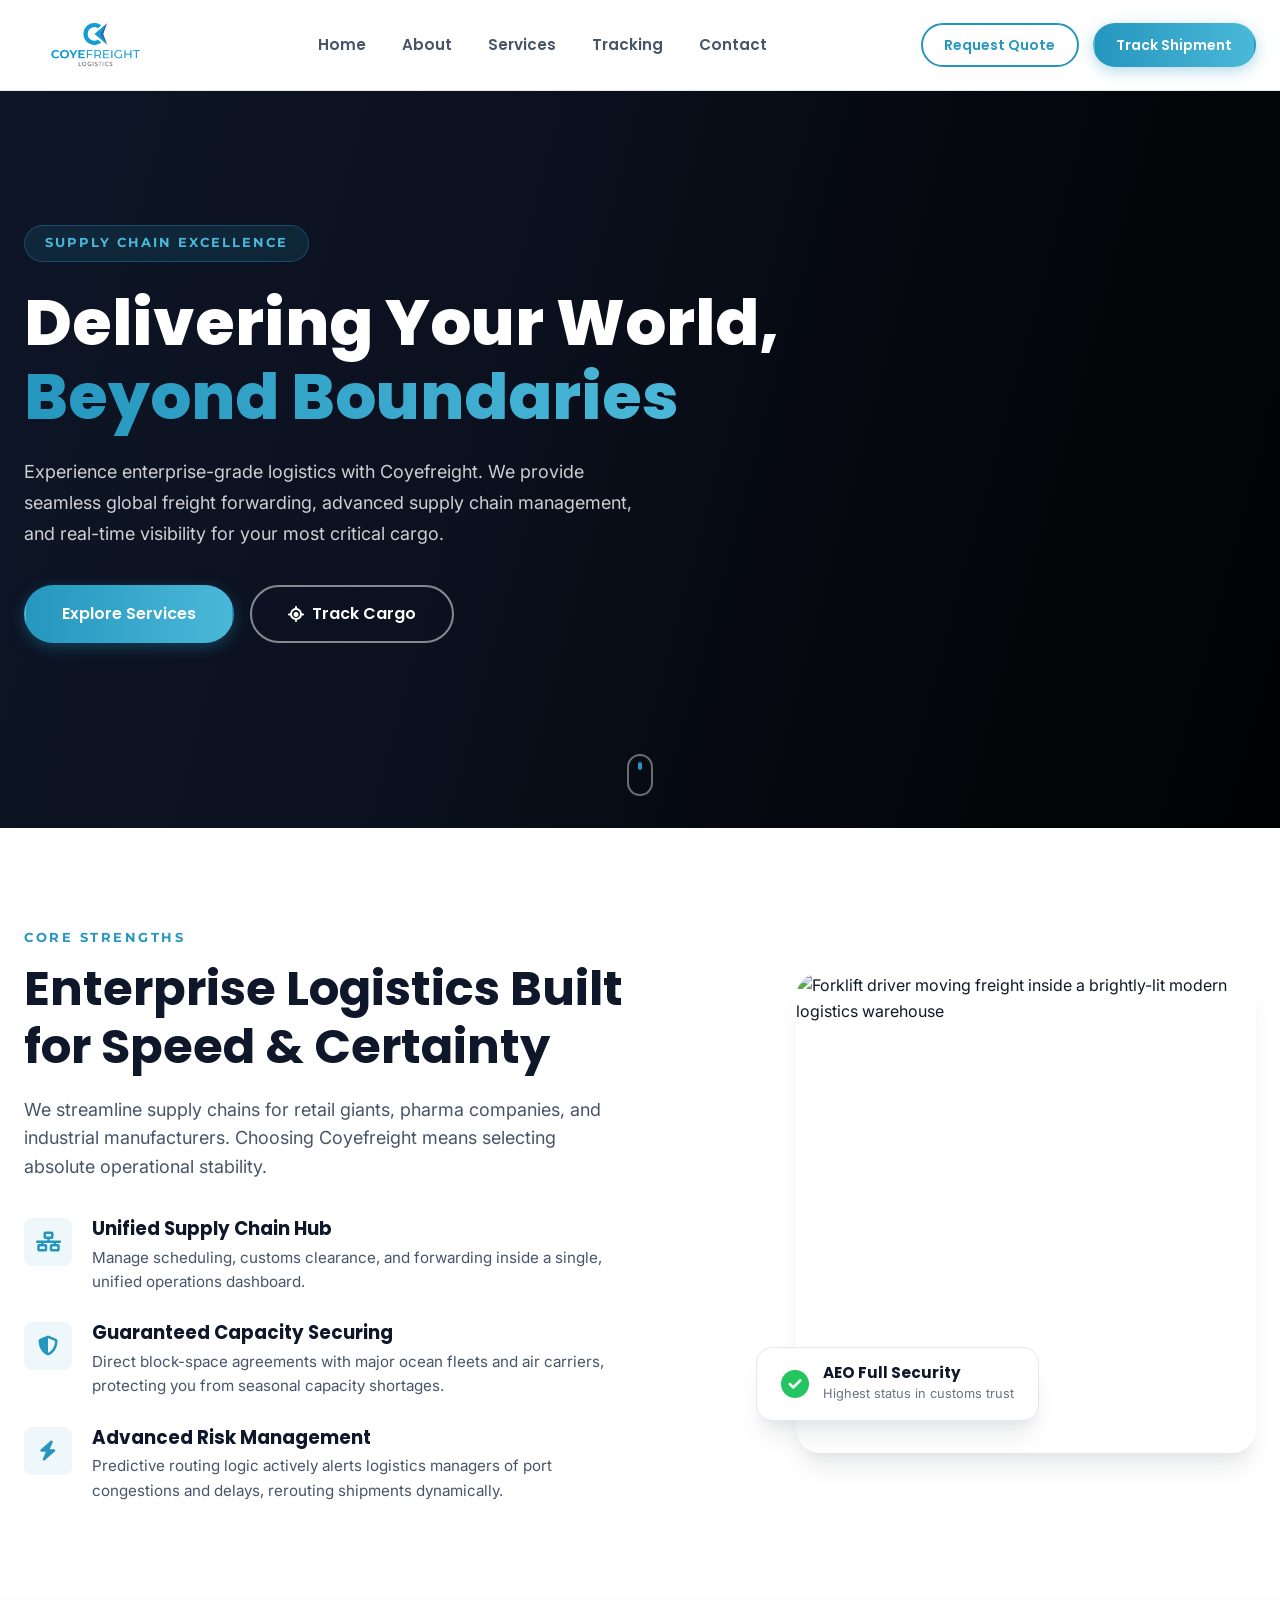
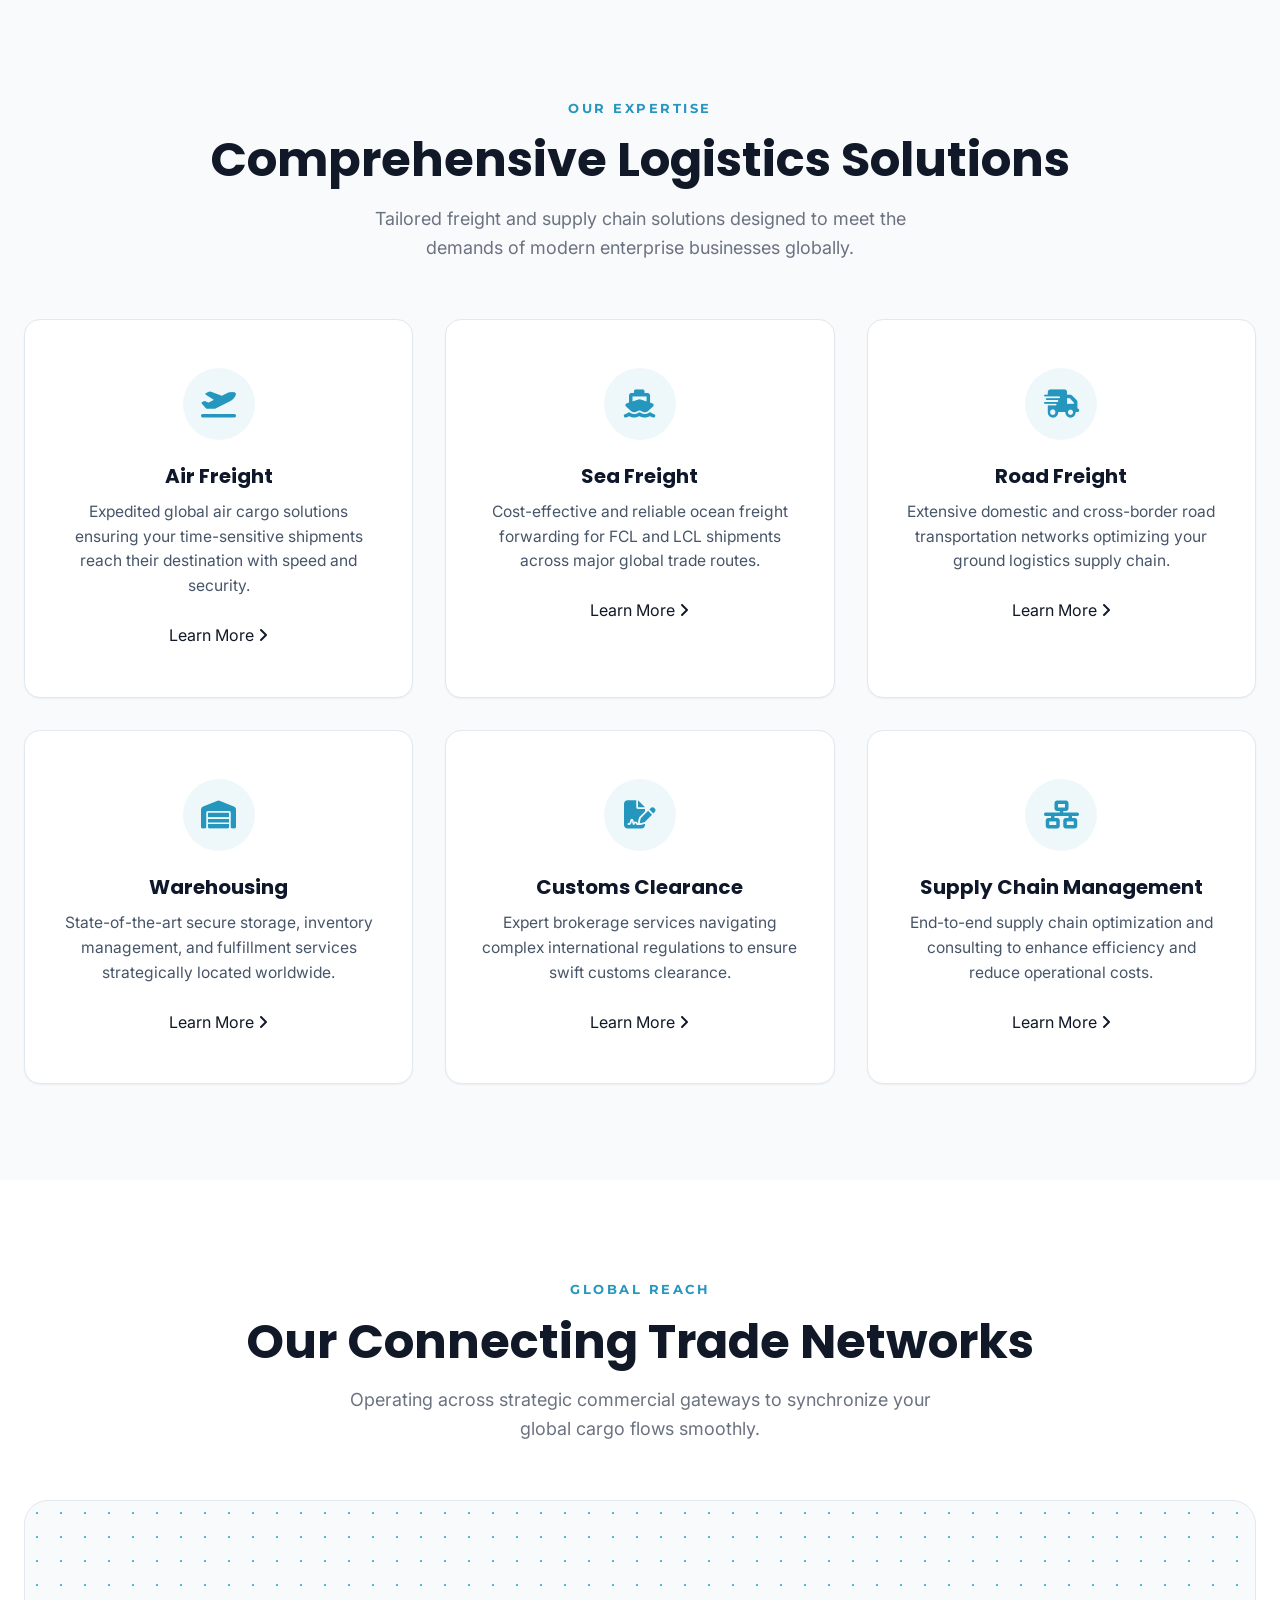
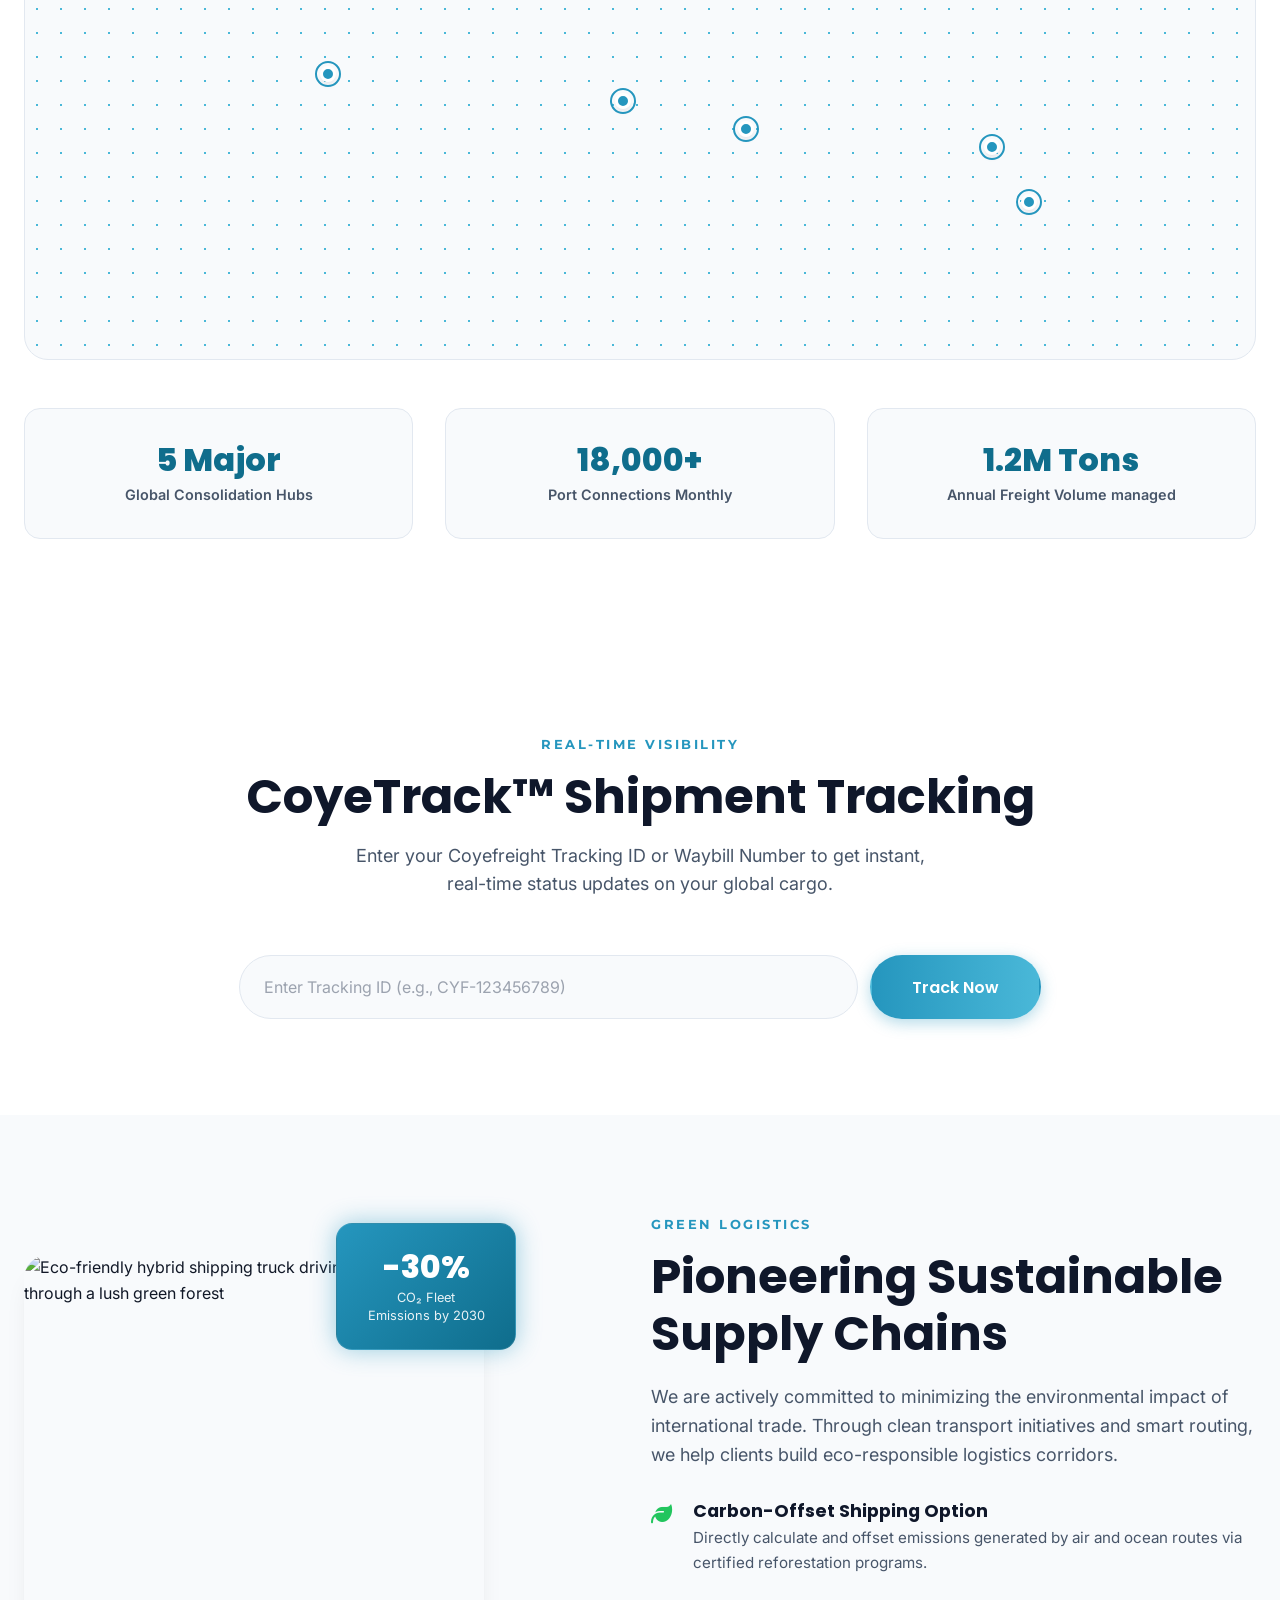
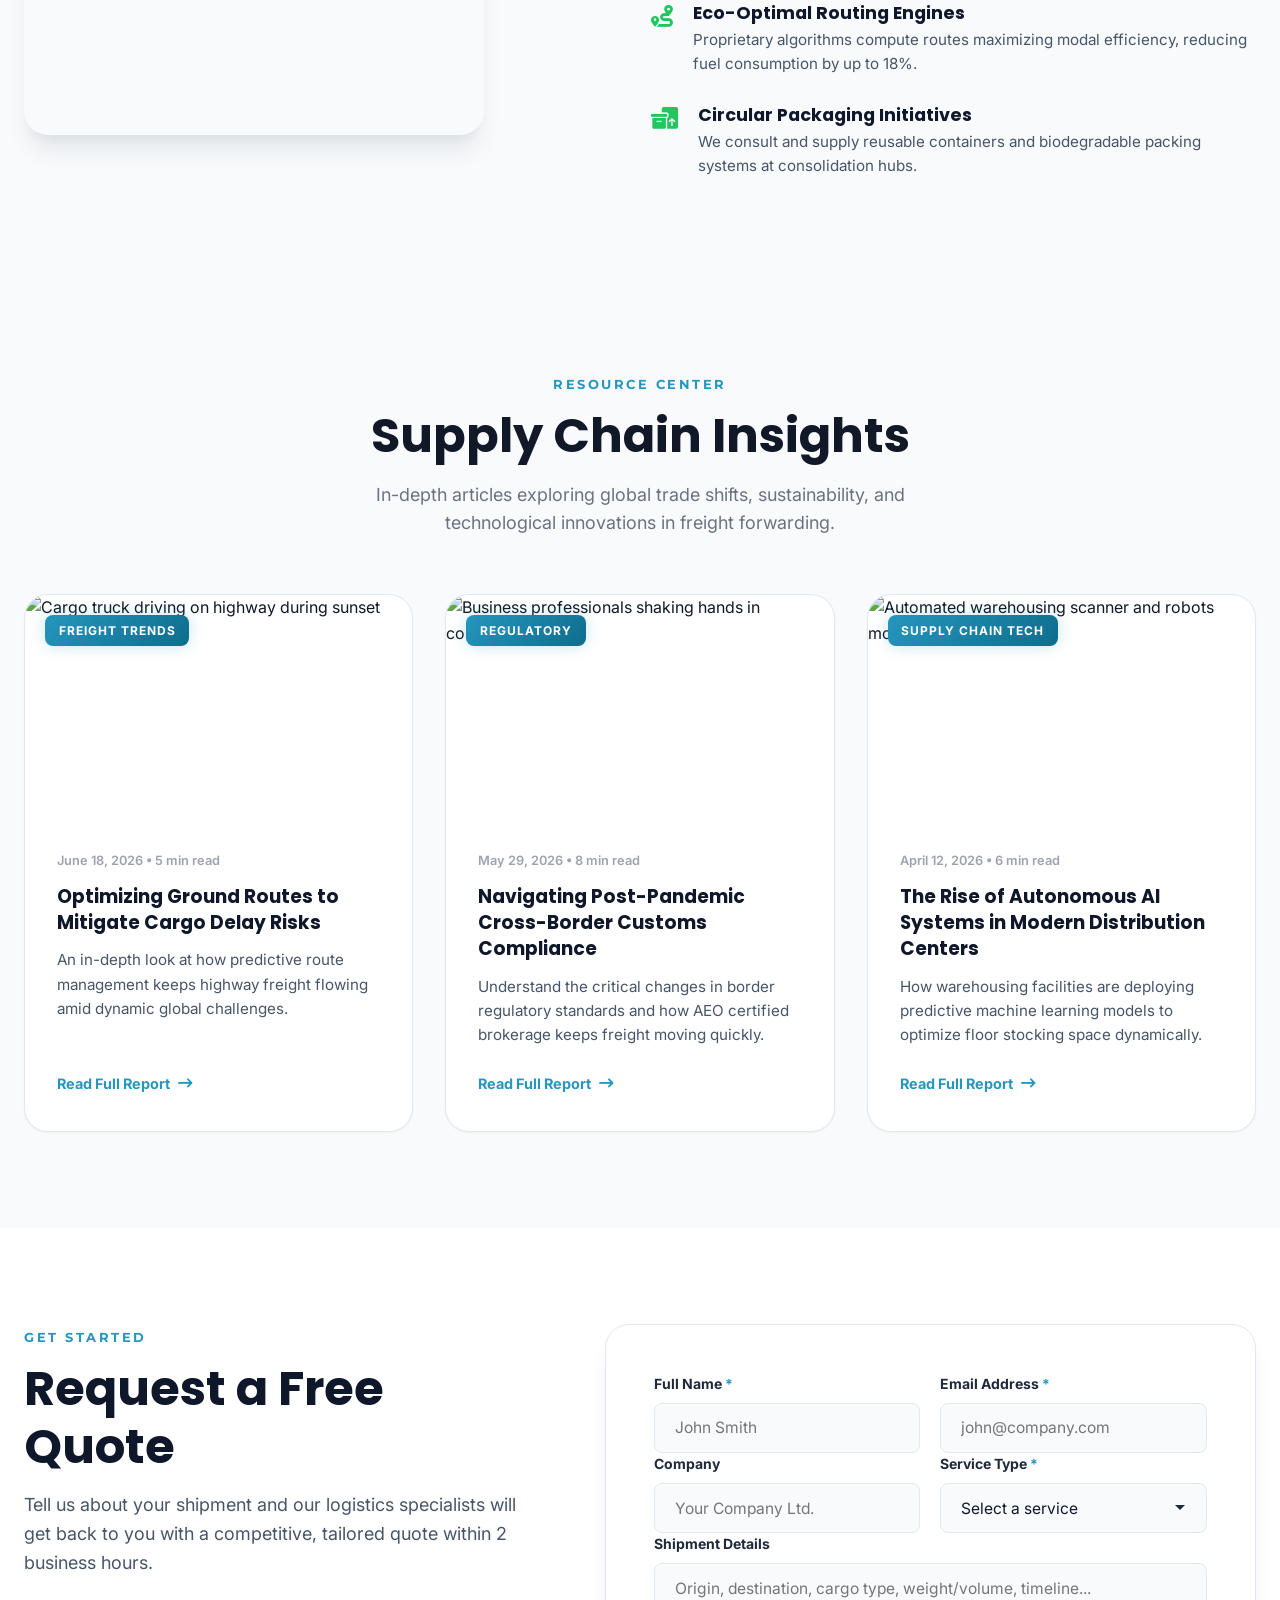
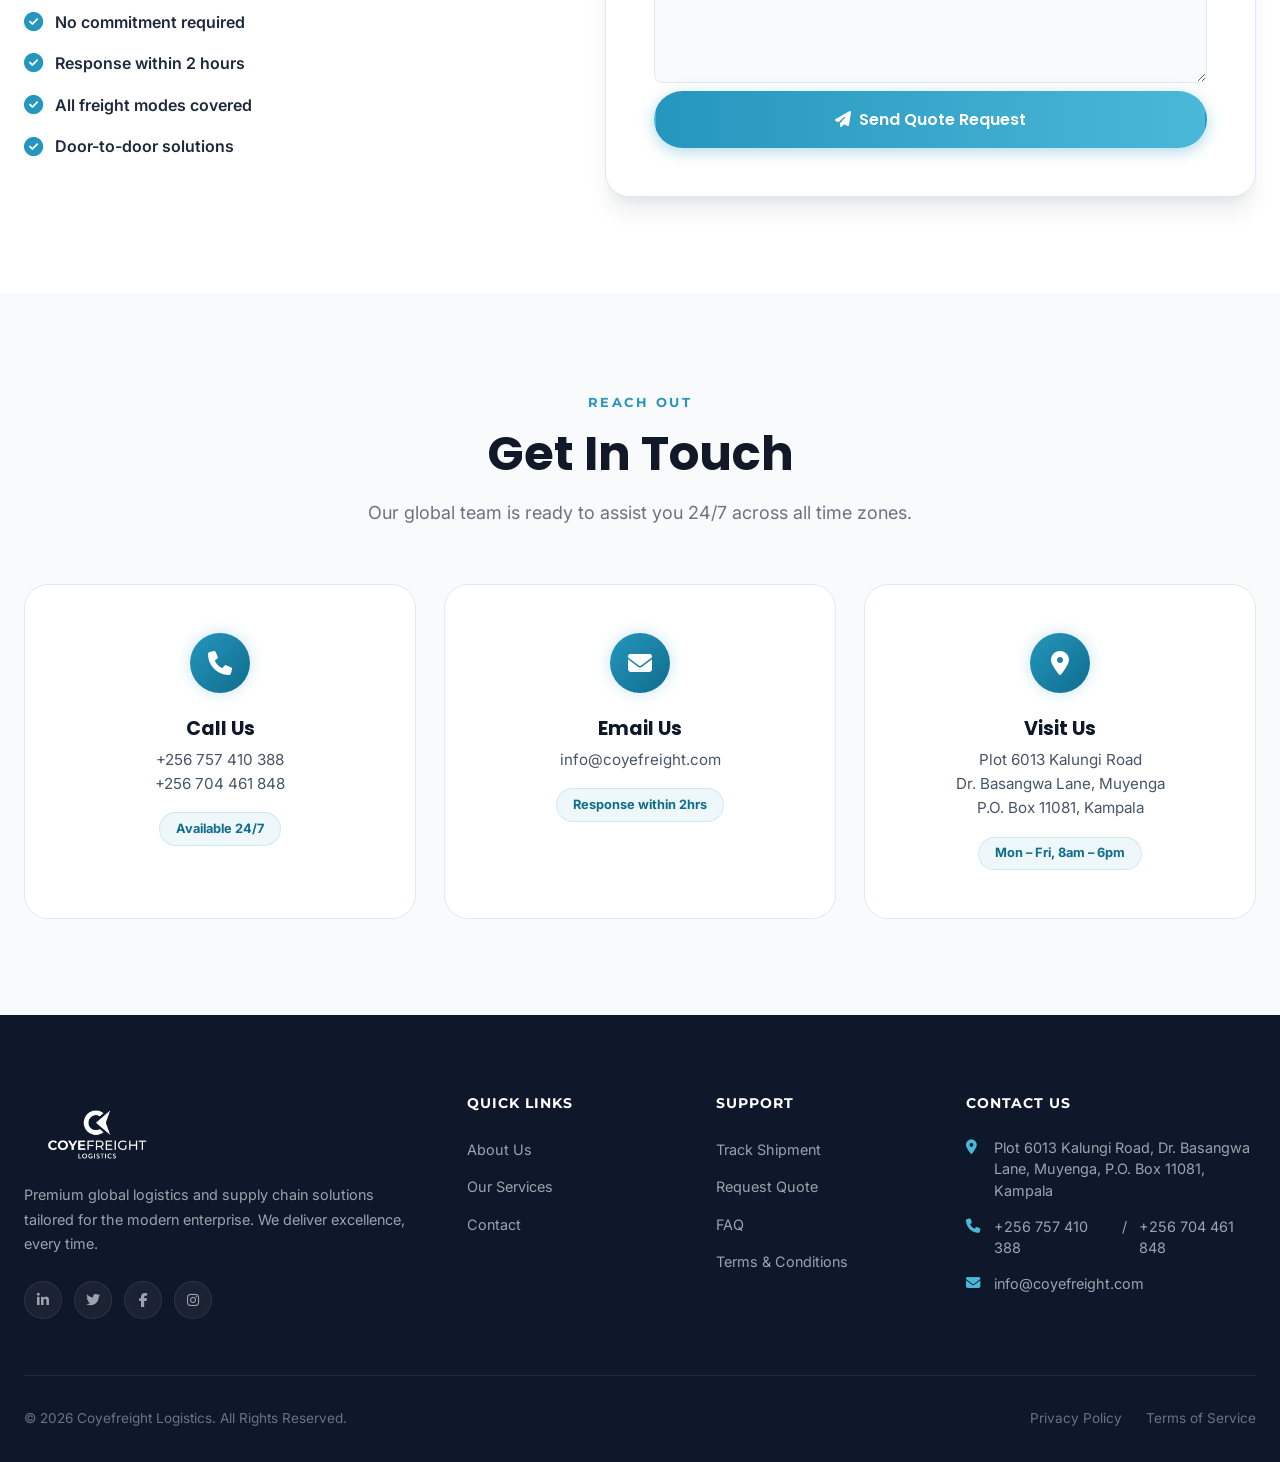
==== commit 9e0c0af8: "Add files via upload" ====
--- a/index.html
+++ b/index.html
@@ -37,7 +37,7 @@
     <!-- Animated Preloader -->
     <div id="preloader" role="status" aria-label="Loading Coyefreight">
         <div class="loader-logo">
-            COYE<span>FREIGHT</span>
+            <img src="assets/images/coye-main%20logo.png" alt="Coyefreight Logistics Logo" class="logo-img" style="height: 360px; max-width: none;">
         </div>
         <div class="truck-loader" aria-hidden="true"></div>
     </div>
@@ -56,7 +56,7 @@
                 <a href="index.html"      class="nav-link active" aria-current="page">Home</a>
                 <a href="about.html"      class="nav-link">About</a>
                 <a href="services.html"   class="nav-link">Services</a>
-                <a href="industries.html" class="nav-link">Industries</a>
+                <!-- <a href="industries.html" class="nav-link">Industries</a> -->
                 <a href="tracking.html"   class="nav-link">Tracking</a>
                 <a href="contact.html"    class="nav-link">Contact</a>
             </nav>
@@ -77,7 +77,7 @@
                 <a href="index.html"      class="mobile-nav-link">Home</a>
                 <a href="about.html"      class="mobile-nav-link">About</a>
                 <a href="services.html"   class="mobile-nav-link">Services</a>
-                <a href="industries.html" class="mobile-nav-link">Industries</a>
+                <!-- <a href="industries.html" class="mobile-nav-link">Industries</a> -->
                 <a href="tracking.html"   class="mobile-nav-link">Tracking</a>
                 <a href="contact.html"    class="mobile-nav-link">Contact</a>
             </nav>
@@ -467,7 +467,7 @@
         <!-- ============================================================ -->
         <!-- Testimonials Section (NEW)                                    -->
         <!-- ============================================================ -->
-        <section class="testimonials-section" aria-labelledby="test-heading">
+        <section class="testimonials-section" aria-labelledby="test-heading" style="display: none;">
             <div class="container">
                 <div class="section-header animate-on-scroll">
                     <span class="section-subtitle">Client Stories</span>
@@ -643,10 +643,10 @@
                     <p>Our global team is ready to assist you 24/7 across all time zones.</p>
                 </div>
                 <div class="contact-grid">
-                    <a href="tel:+18001234567" class="contact-card animate-on-scroll" id="contact-phone">
+                    <a href="tel:+256757410388" class="contact-card animate-on-scroll" id="contact-phone">
                         <div class="contact-icon" aria-hidden="true"><i class="fa-solid fa-phone"></i></div>
                         <h3>Call Us</h3>
-                        <p>+1 (800) 123-4567</p>
+                        <p>+256 757 410 388<br>+256 704 461 848</p>
                         <span class="contact-availability">Available 24/7</span>
                     </a>
                     <a href="mailto:info@coyefreight.com" class="contact-card animate-on-scroll" style="transition-delay:0.1s" id="contact-email">
@@ -658,7 +658,7 @@
                     <div class="contact-card animate-on-scroll" style="transition-delay:0.2s" id="contact-address">
                         <div class="contact-icon" aria-hidden="true"><i class="fa-solid fa-location-dot"></i></div>
                         <h3>Visit Us</h3>
-                        <p>123 Global Trade Way, Logistics Center, NY 10001</p>
+                        <p>Plot 6013 Kalungi Road<br>Dr. Basangwa Lane, Muyenga<br>P.O. Box 11081, Kampala</p>
                         <span class="contact-availability">Mon – Fri, 8am – 6pm</span>
                     </div>
                 </div>
@@ -689,7 +689,7 @@
                     <ul class="footer-links">
                         <li><a href="#about">About Us</a></li>
                         <li><a href="#services">Our Services</a></li>
-                        <li><a href="#industries">Industries</a></li>
+                        <!-- <li><a href="#industries">Industries</a></li> -->
                         <li><a href="#contact">Contact</a></li>
                     </ul>
                 </div>
@@ -707,8 +707,8 @@
                 <div class="footer-col">
                     <h4>Contact Us</h4>
                     <address class="footer-contact" style="font-style:normal;">
-                        <p><i class="fa-solid fa-location-dot" aria-hidden="true"></i> 123 Global Trade Way, Logistics Center, NY 10001</p>
-                        <p><i class="fa-solid fa-phone" aria-hidden="true"></i> <a href="tel:+18001234567">+1 (800) 123-4567</a></p>
+                        <p><i class="fa-solid fa-location-dot" aria-hidden="true"></i> Plot 6013 Kalungi Road, Dr. Basangwa Lane, Muyenga, P.O. Box 11081, Kampala</p>
+                        <p><i class="fa-solid fa-phone" aria-hidden="true"></i> <a href="tel:+256757410388">+256 757 410 388</a> / <a href="tel:+256704461848">+256 704 461 848</a></p>
                         <p><i class="fa-solid fa-envelope" aria-hidden="true"></i> <a href="mailto:info@coyefreight.com">info@coyefreight.com</a></p>
                     </address>
                 </div>
--- a/css/style.css
+++ b/css/style.css
@@ -139,6 +139,7 @@
 .mobile-menu.open {
   display: flex;
 }
+
 .mobile-nav-link {
   display: block;
   color: var(--color-navy-muted);
@@ -222,13 +223,11 @@
   left: 0;
   width: 100%;
   height: 100%;
-  background: linear-gradient(
-    105deg,
-    rgba(15, 23, 42, 0.92) 0%,
-    rgba(15, 23, 42, 0.72) 40%,
-    rgba(15, 23, 42, 0.30) 70%,
-    rgba(15, 23, 42, 0.08) 100%
-  );
+  background: linear-gradient(105deg,
+      rgba(15, 23, 42, 0.92) 0%,
+      rgba(15, 23, 42, 0.72) 40%,
+      rgba(15, 23, 42, 0.30) 70%,
+      rgba(15, 23, 42, 0.08) 100%);
   z-index: 1;
 }
 
@@ -308,8 +307,15 @@
 }
 
 @keyframes scrollBounce {
-  0%   { opacity: 1; top: 6px; }
-  100% { opacity: 0; top: 22px; }
+  0% {
+    opacity: 1;
+    top: 6px;
+  }
+
+  100% {
+    opacity: 0;
+    top: 22px;
+  }
 }
 
 /* ==========================================================================
@@ -319,6 +325,7 @@
   padding: 2.5rem 0;
   background: var(--color-surface);
   border-bottom: 1px solid var(--color-surface-border);
+  display: none;
 }
 
 .logobar-wrapper {
@@ -404,6 +411,7 @@
   background-repeat: no-repeat;
   background-attachment: fixed;
   padding: 0 0 5rem;
+  display: none !important;
 }
 
 .about-overlap-card {
@@ -472,7 +480,7 @@
   margin-bottom: 1.25rem;
 }
 
-.why-content > p {
+.why-content>p {
   color: var(--color-navy-muted);
   margin-bottom: 2.25rem;
 }
@@ -567,8 +575,13 @@
 }
 
 @keyframes floatCard {
-  from { transform: translateY(0); }
-  to   { transform: translateY(-10px); }
+  from {
+    transform: translateY(0);
+  }
+
+  to {
+    transform: translateY(-10px);
+  }
 }
 
 /* ==========================================================================
@@ -678,8 +691,15 @@
 }
 
 @keyframes hubPulse {
-  0%   { transform: scale(0.6); opacity: 1; }
-  100% { transform: scale(1.8); opacity: 0; }
+  0% {
+    transform: scale(0.6);
+    opacity: 1;
+  }
+
+  100% {
+    transform: scale(1.8);
+    opacity: 0;
+  }
 }
 
 .hub-tooltip {
@@ -745,6 +765,7 @@
 .industries-section {
   background: var(--color-surface-alt);
   padding: var(--section-padding);
+  display: none;
 }
 
 .industries-grid {
@@ -1056,6 +1077,7 @@
 .testimonials-section {
   background: var(--color-surface);
   padding: var(--section-padding);
+  display: none !important;
 }
 
 .testimonials-grid {
@@ -1255,7 +1277,7 @@
   color: var(--color-navy);
 }
 
-.quote-info > p {
+.quote-info>p {
   color: var(--color-navy-muted);
 }
 
@@ -1613,67 +1635,192 @@
    Responsive Design
    ========================================================================== */
 @media (max-width: 1100px) {
-  .nav-menu { gap: 1.5rem; }
-  .footer-grid { grid-template-columns: 1fr 1fr; }
-  .quote-grid { gap: 3rem; }
-  .logos-grid { gap: 3rem; }
+  .nav-menu {
+    gap: 1.5rem;
+  }
+
+  .footer-grid {
+    grid-template-columns: 1fr 1fr;
+  }
+
+  .quote-grid {
+    gap: 3rem;
+  }
+
+  .logos-grid {
+    gap: 3rem;
+  }
 }
 
 @media (max-width: 992px) {
-  .nav-menu, .nav-actions { display: none; }
-  .mobile-menu-btn { display: flex; }
+
+  .nav-menu,
+  .nav-actions {
+    display: none;
+  }
+
+  .mobile-menu-btn {
+    display: flex;
+  }
+
   .about-overlap-card {
     grid-template-columns: 1fr;
     gap: 2.5rem;
     padding: 2.5rem;
     margin-top: -40px;
   }
-  .about-stats { grid-template-columns: repeat(4, 1fr); }
-  .why-grid, .sus-grid {
+
+  .about-stats {
+    grid-template-columns: repeat(4, 1fr);
+  }
+
+  .why-grid,
+  .sus-grid {
     grid-template-columns: 1fr;
     gap: 3.5rem;
   }
-  .why-visual, .sus-visual {
+
+  .why-visual,
+  .sus-visual {
     justify-content: center;
   }
-  .why-floating-card { left: 0; }
-  .sus-stat-badge { right: 0; }
-  .network-stats-grid { grid-template-columns: 1fr 1fr; }
-  .testimonials-grid, .insights-grid { grid-template-columns: 1fr 1fr; }
-  .quote-grid { grid-template-columns: 1fr; gap: 2.5rem; }
-  .contact-grid { grid-template-columns: 1fr; }
+
+  .why-floating-card {
+    left: 0;
+  }
+
+  .sus-stat-badge {
+    right: 0;
+  }
+
+  .network-stats-grid {
+    grid-template-columns: 1fr 1fr;
+  }
+
+  .testimonials-grid,
+  .insights-grid {
+    grid-template-columns: 1fr 1fr;
+  }
+
+  .quote-grid {
+    grid-template-columns: 1fr;
+    gap: 2.5rem;
+  }
+
+  .contact-grid {
+    grid-template-columns: 1fr;
+  }
 }
 
 @media (max-width: 768px) {
-  section { padding: 4.5rem 0; }
-  .hero { height: auto; min-height: 580px; padding: 7rem 0 3rem; }
-  .hero-buttons { flex-direction: column; align-items: flex-start; }
-  .hero-buttons .btn { width: 100%; max-width: 320px; text-align: center; justify-content: center; }
-  .about-stats { grid-template-columns: 1fr 1fr; }
-  .network-stats-grid { grid-template-columns: 1fr; }
-  .testimonials-grid, .insights-grid { grid-template-columns: 1fr; }
-  .tracking-form { flex-direction: column; }
-  .tracking-form .btn { width: 100%; }
-  .tracking-result-header { flex-direction: column; gap: 0.75rem; }
-  .form-row { grid-template-columns: 1fr; }
-  .footer-grid { grid-template-columns: 1fr; gap: 2rem; }
-  .footer-bottom { flex-direction: column; text-align: center; }
-  .footer-bottom nav { justify-content: center; }
-  .quote-form-wrap { padding: 2rem; }
-  .back-to-top { bottom: 1.25rem; right: 1.25rem; }
+  section {
+    padding: 4.5rem 0;
+  }
+
+  .hero {
+    height: auto;
+    min-height: 580px;
+    padding: 7rem 0 3rem;
+  }
+
+  .hero-buttons {
+    flex-direction: column;
+    align-items: flex-start;
+  }
+
+  .hero-buttons .btn {
+    width: 100%;
+    max-width: 320px;
+    text-align: center;
+    justify-content: center;
+  }
+
+  .about-stats {
+    grid-template-columns: 1fr 1fr;
+  }
+
+  .network-stats-grid {
+    grid-template-columns: 1fr;
+  }
+
+  .testimonials-grid,
+  .insights-grid {
+    grid-template-columns: 1fr;
+  }
+
+  .tracking-form {
+    flex-direction: column;
+  }
+
+  .tracking-form .btn {
+    width: 100%;
+  }
+
+  .tracking-result-header {
+    flex-direction: column;
+    gap: 0.75rem;
+  }
+
+  .form-row {
+    grid-template-columns: 1fr;
+  }
+
+  .footer-grid {
+    grid-template-columns: 1fr;
+    gap: 2rem;
+  }
+
+  .footer-bottom {
+    flex-direction: column;
+    text-align: center;
+  }
+
+  .footer-bottom nav {
+    justify-content: center;
+  }
+
+  .quote-form-wrap {
+    padding: 2rem;
+  }
+
+  .back-to-top {
+    bottom: 1.25rem;
+    right: 1.25rem;
+  }
 }
 
 @media (max-width: 480px) {
-  .about-stats { grid-template-columns: 1fr; text-align: center; }
-  .logo-item { font-size: 1.1rem; }
-  .logos-grid { gap: 2rem; }
-  .certifications-strip { gap: 1rem; flex-direction: column; align-items: center; }
+  .about-stats {
+    grid-template-columns: 1fr;
+    text-align: center;
+  }
+
+  .logo-item {
+    font-size: 1.1rem;
+  }
+
+  .logos-grid {
+    gap: 2rem;
+  }
+
+  .certifications-strip {
+    gap: 1rem;
+    flex-direction: column;
+    align-items: center;
+  }
 }
 
 /* ==========================================================================
    Fade-in-up Animation (used by tracking result)
    ========================================================================== */
 @keyframes fadeInUp {
-  from { opacity: 0; transform: translateY(16px); }
-  to   { opacity: 1; transform: translateY(0); }
-}
+  from {
+    opacity: 0;
+    transform: translateY(16px);
+  }
+
+  to {
+    opacity: 1;
+    transform: translateY(0);
+  }
+}
